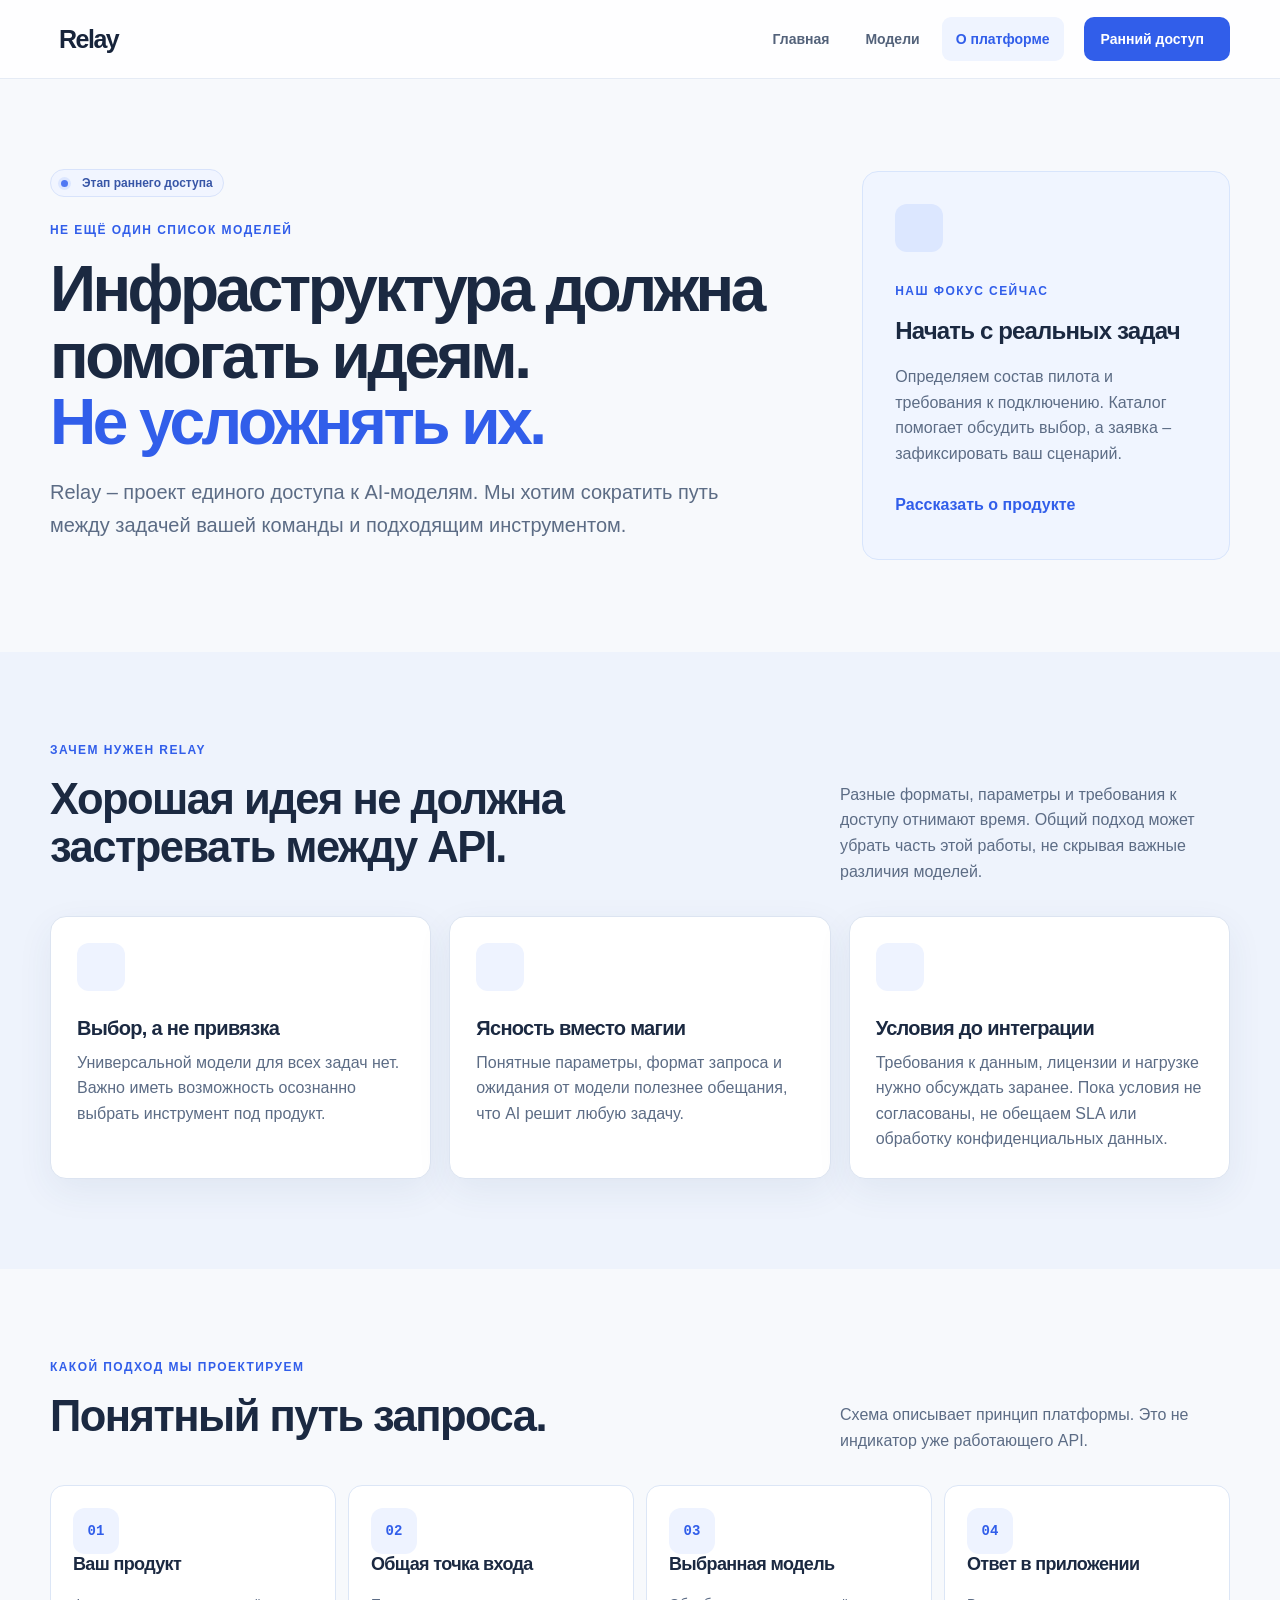
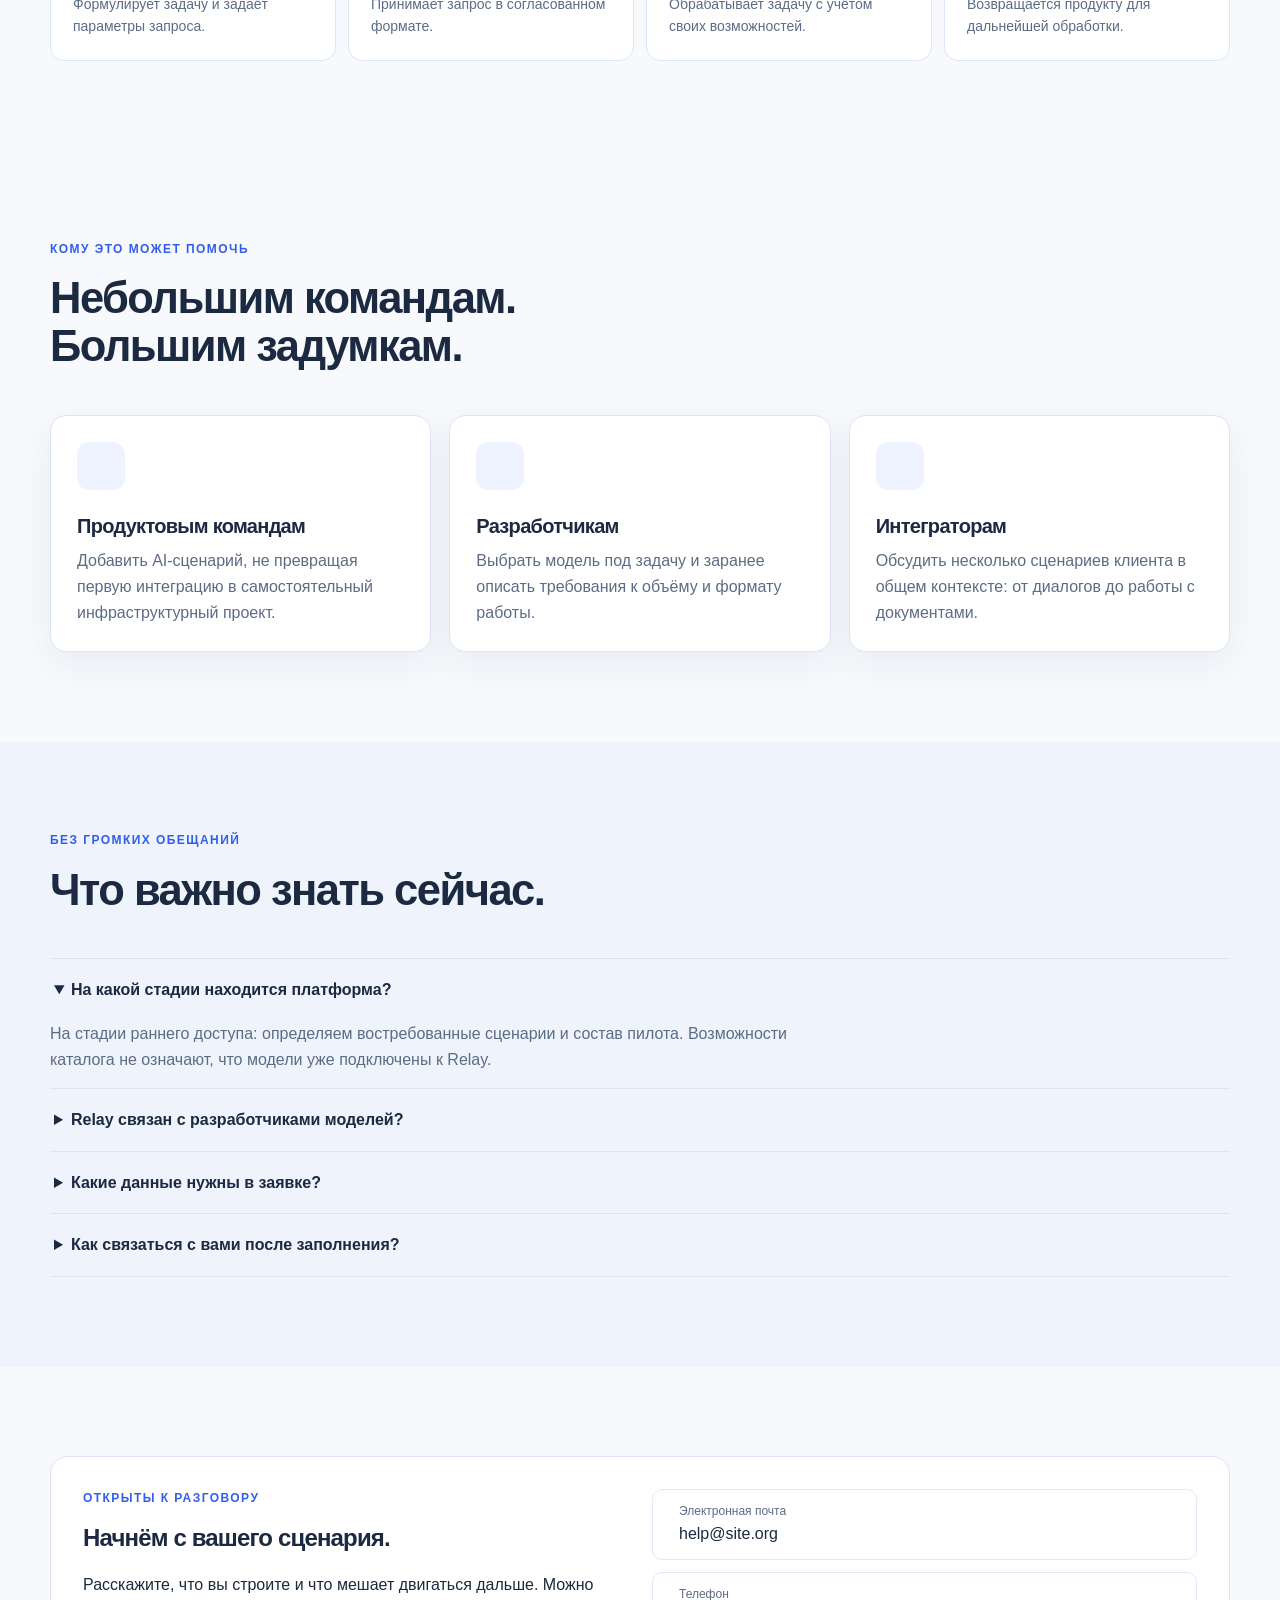
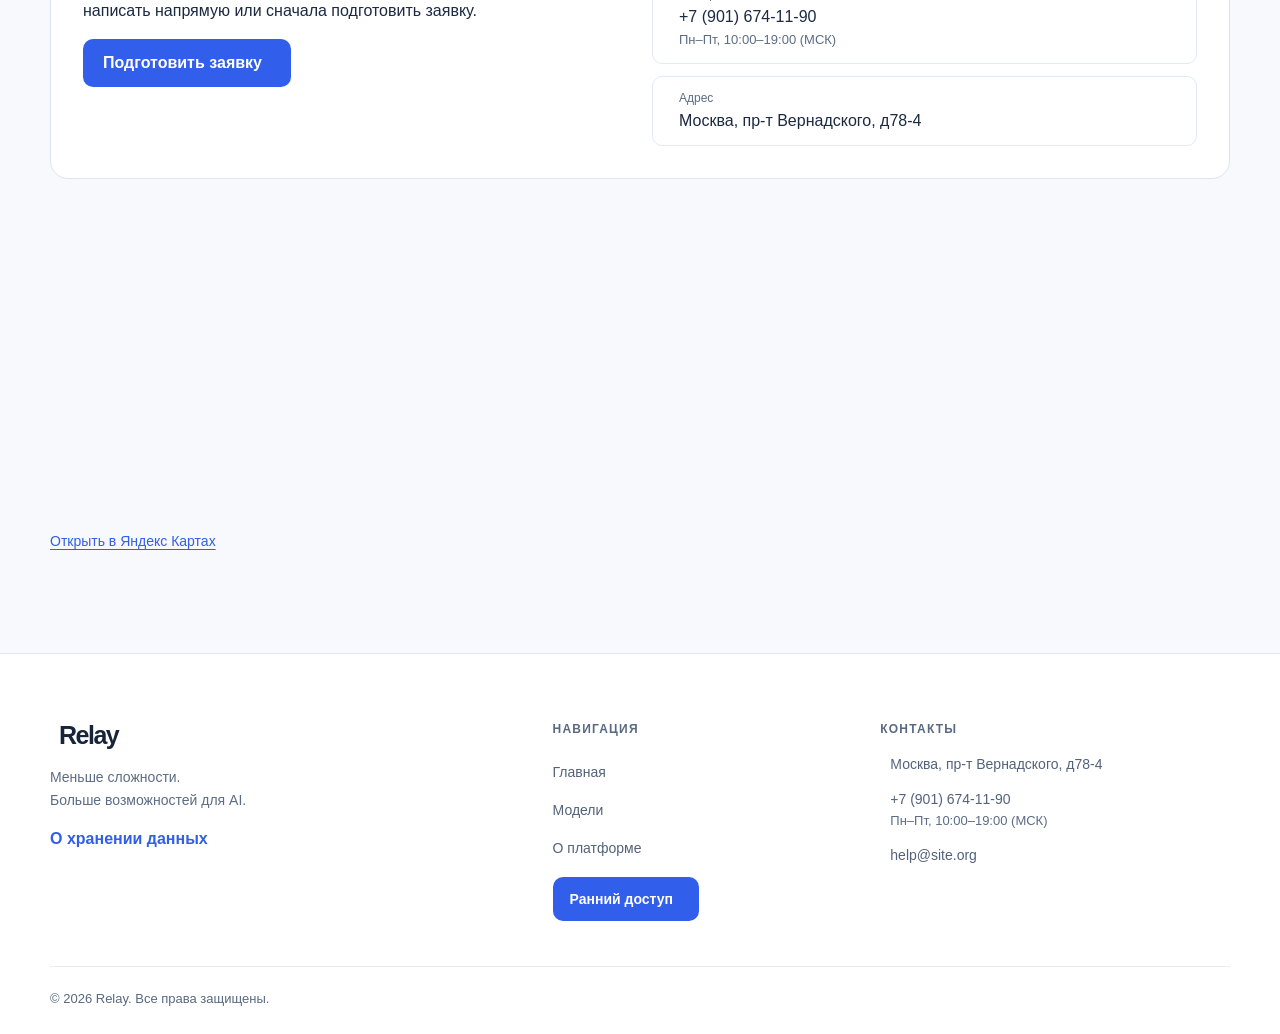
==== about.html @ 735f2395 "improvements" ====
<!doctype html>
<html lang="ru">
<head>
  <meta charset="utf-8"><meta name="viewport" content="width=device-width, initial-scale=1">
  <title>О платформе – Relay</title><meta name="description" content="Зачем мы создаём Relay, какие задачи хотим решить и как подходим к раннему доступу к AI-моделям.">
  <meta name="theme-color" content="#f7f9fc"><link rel="icon" type="image/svg+xml" href="favicon.svg"><link rel="stylesheet" href="css/style.css"><link rel="stylesheet" href="css/responsive.css"><script>document.documentElement.classList.add('js');</script><script type="module" src="js/main.js"></script>
</head>
<body data-page="about">
<a class="skip-link" href="#main">Перейти к содержимому</a>
<header class="site-header"><div class="container header-inner"><a class="brand" href="index.html" aria-label="Relay, главная"><span class="brand__mark" data-icon="relay" aria-hidden="true"></span><span class="brand__word">Relay</span></a><button class="menu-toggle icon-button" type="button" aria-label="Открыть меню" aria-expanded="false" aria-controls="site-navigation"><span data-icon="menu"></span></button><nav class="site-nav" id="site-navigation" aria-label="Основная навигация"><a class="nav-link" href="index.html">Главная</a><a class="nav-link" href="models.html">Модели</a><a class="nav-link" href="about.html" aria-current="page">О платформе</a><a class="button button--primary button--small" href="waitlist.html">Ранний доступ <span data-icon="arrow-right"></span></a></nav></div></header>
<main id="main" tabindex="-1">
  <section class="section container platform-hero"><div><span class="status-pill"><span></span> Этап раннего доступа</span><p class="eyebrow">НЕ ЕЩЁ ОДИН СПИСОК МОДЕЛЕЙ</p><h1>Инфраструктура должна<br>помогать идеям.<br><span>Не усложнять их.</span></h1><p class="page-lead">Relay – проект единого доступа к AI-моделям. Мы хотим сократить путь между задачей вашей команды и подходящим инструментом.</p></div><div class="launch-status"><span data-icon="relay"></span><p class="eyebrow">НАШ ФОКУС СЕЙЧАС</p><h2>Начать с реальных задач</h2><p>Определяем состав пилота и требования к подключению. Каталог помогает обсудить выбор, а заявка – зафиксировать ваш сценарий.</p><a class="text-link" href="waitlist.html">Рассказать о продукте <span data-icon="arrow-right"></span></a></div></section>
  <section class="section section--tinted"><div class="container"><div class="section-heading"><div class="section-heading__copy"><p class="eyebrow">ЗАЧЕМ НУЖЕН RELAY</p><h2>Хорошая идея не должна<br>застревать между API.</h2></div><p>Разные форматы, параметры и требования к доступу отнимают время. Общий подход может убрать часть этой работы, не скрывая важные различия моделей.</p></div><div class="principle-grid"><article class="principle-card"><span data-icon="layers"></span><h3>Выбор, а не привязка</h3><p>Универсальной модели для всех задач нет. Важно иметь возможность осознанно выбрать инструмент под продукт.</p></article><article class="principle-card"><span data-icon="code"></span><h3>Ясность вместо магии</h3><p>Понятные параметры, формат запроса и ожидания от модели полезнее обещания, что AI решит любую задачу.</p></article><article class="principle-card"><span data-icon="shield"></span><h3>Условия до интеграции</h3><p>Требования к данным, лицензии и нагрузке нужно обсуждать заранее. Пока условия не согласованы, не обещаем SLA или обработку конфиденциальных данных.</p></article></div></div></section>
  <section class="section container"><div class="section-heading"><div class="section-heading__copy"><p class="eyebrow">КАКОЙ ПОДХОД МЫ ПРОЕКТИРУЕМ</p><h2>Понятный путь запроса.</h2></div><p>Схема описывает принцип платформы. Это не индикатор уже работающего API.</p></div><div class="architecture"><article class="architecture__step"><span class="step-number">01</span><span data-icon="terminal"></span><h3>Ваш продукт</h3><p>Формулирует задачу и задаёт параметры запроса.</p></article><article class="architecture__step"><span class="step-number">02</span><span data-icon="relay"></span><h3>Общая точка входа</h3><p>Принимает запрос в согласованном формате.</p></article><article class="architecture__step"><span class="step-number">03</span><span data-icon="layers"></span><h3>Выбранная модель</h3><p>Обрабатывает задачу с учётом своих возможностей.</p></article><article class="architecture__step"><span class="step-number">04</span><span data-icon="code"></span><h3>Ответ в приложении</h3><p>Возвращается продукту для дальнейшей обработки.</p></article></div></section>
  <section class="section container"><div class="section-heading"><div class="section-heading__copy"><p class="eyebrow">КОМУ ЭТО МОЖЕТ ПОМОЧЬ</p><h2>Небольшим командам.<br>Большим задумкам.</h2></div></div><div class="audience-grid"><article class="audience-card"><span data-icon="users"></span><h3>Продуктовым командам</h3><p>Добавить AI-сценарий, не превращая первую интеграцию в самостоятельный инфраструктурный проект.</p></article><article class="audience-card"><span data-icon="terminal"></span><h3>Разработчикам</h3><p>Выбрать модель под задачу и заранее описать требования к объёму и формату работы.</p></article><article class="audience-card"><span data-icon="network"></span><h3>Интеграторам</h3><p>Обсудить несколько сценариев клиента в общем контексте: от диалогов до работы с документами.</p></article></div></section>
  <section class="section section--tinted"><div class="container"><div class="section-heading"><div class="section-heading__copy"><p class="eyebrow">БЕЗ ГРОМКИХ ОБЕЩАНИЙ</p><h2>Что важно знать сейчас.</h2></div></div><div class="faq-list"><details open><summary>На какой стадии находится платформа?</summary><p>На стадии раннего доступа: определяем востребованные сценарии и состав пилота. Возможности каталога не означают, что модели уже подключены к Relay.</p></details><details><summary>Relay связан с разработчиками моделей?</summary><p>Названия моделей и ссылки на первоисточники используются для описания характеристик. Это не заявление о партнёрстве, сертификации или предоставлении доступа от имени разработчиков.</p></details><details><summary>Какие данные нужны в заявке?</summary><p>Контактный email, задача и ориентировочная нагрузка. Название компании и описание деталей можно добавить по желанию. Пароли, API-ключи и конфиденциальные документы не нужны.</p></details><details><summary>Как связаться с вами после заполнения?</summary><p>Сохраните копию заявки и используйте email или телефон ниже. Автоматической передачи данных из браузера команде нет.</p></details></div></div></section>
  <section class="section container"><div class="contact-panel"><div><p class="eyebrow">ОТКРЫТЫ К РАЗГОВОРУ</p><h2>Начнём с вашего сценария.</h2><p>Расскажите, что вы строите и что мешает двигаться дальше. Можно написать напрямую или сначала подготовить заявку.</p><a class="button button--primary" href="waitlist.html">Подготовить заявку <span data-icon="arrow-right"></span></a></div><address class="contact-list"><a href="mailto:help@site.org"><span data-icon="mail"></span><span><small>Электронная почта</small>help@site.org</span><span data-icon="arrow-right"></span></a><a href="tel:+79016741190"><span data-icon="phone"></span><span><small>Телефон</small>+7 (901) 674-11-90<span class="contact-hours">Пн–Пт, 10:00–19:00 (МСК)</span></span><span data-icon="arrow-right"></span></a><div><span data-icon="pin"></span><span><small>Адрес</small>Москва, пр-т Вернадского, д78-4</span></div></address></div><div class="contact-map"><iframe class="contact-map__frame" src="https://yandex.ru/map-widget/v1/?text=%D0%9C%D0%BE%D1%81%D0%BA%D0%B2%D0%B0%2C%20%D0%BF%D1%80%D0%BE%D1%81%D0%BF%D0%B5%D0%BA%D1%82%20%D0%92%D0%B5%D1%80%D0%BD%D0%B0%D0%B4%D1%81%D0%BA%D0%BE%D0%B3%D0%BE%2C%2078%D0%BA4&amp;z=16" title="Расположение Relay на Яндекс Картах" loading="lazy"></iframe><a class="contact-map__link" href="https://yandex.ru/maps/?text=%D0%9C%D0%BE%D1%81%D0%BA%D0%B2%D0%B0%2C%20%D0%BF%D1%80%D0%BE%D1%81%D0%BF%D0%B5%D0%BA%D1%82%20%D0%92%D0%B5%D1%80%D0%BD%D0%B0%D0%B4%D1%81%D0%BA%D0%BE%D0%B3%D0%BE%2C%2078%D0%BA4" target="_blank" rel="noopener noreferrer">Открыть в Яндекс Картах</a></div></section>
</main>
<footer class="site-footer"><div class="container footer-grid"><div class="footer-brand"><a class="brand" href="index.html" aria-label="Relay, главная"><span class="brand__mark" data-icon="relay" aria-hidden="true"></span><span class="brand__word">Relay</span></a><p>Меньше сложности.<br>Больше возможностей для AI.</p><button class="text-link" type="button" data-action="privacy">О хранении данных <span data-icon="arrow-right"></span></button></div><nav class="footer-nav" aria-label="Навигация в подвале"><h2 class="footer-title">Навигация</h2><a href="index.html">Главная</a><a href="models.html">Модели</a><a href="about.html">О платформе</a><a class="button button--primary button--small" href="waitlist.html">Ранний доступ <span data-icon="arrow-right"></span></a></nav><section class="footer-contacts" aria-label="Контакты"><h2 class="footer-title">Контакты</h2><address><ul><li><span data-icon="pin"></span><span>Москва, пр-т Вернадского, д78-4</span></li><li><span data-icon="phone"></span><span><a href="tel:+79016741190">+7 (901) 674-11-90</a><span class="contact-hours">Пн–Пт, 10:00–19:00 (МСК)</span></span></li><li><span data-icon="mail"></span><a href="mailto:help@site.org">help@site.org</a></li></ul></address></section></div><div class="container footer-bottom">© <span data-year>2026</span> Relay. Все права защищены.</div></footer>
<dialog class="dialog" id="privacy-dialog" aria-labelledby="privacy-title"><div class="dialog__header"><h2 id="privacy-title">Ваши данные в Relay</h2><button class="icon-button" type="button" data-action="close-dialog" aria-label="Закрыть"><span data-icon="close"></span></button></div><div class="dialog__body"><p>Каталог и калькулятор не отправляют ваши данные внешним сервисам. Заявка на ранний доступ сохраняется в IndexedDB только в этом браузере и не отправляется организатору автоматически.</p><p>Очистка данных сайта может удалить сохранённую заявку. На странице раннего доступа можно скачать её копию или удалить запись с устройства. Не указывайте пароли, API-ключи и конфиденциальные сведения.</p><p>Связаться с командой можно по контактам в футере.</p></div><div class="dialog__footer"><button class="button button--primary" type="button" data-action="close-dialog">Понятно</button></div></dialog>
<div class="toast-region" id="toast-region" aria-live="polite" aria-atomic="true"></div>
<noscript><p class="container form-note">Для фильтров, калькулятора и сохранения заявки включите JavaScript. Страницы и контакты доступны без него.</p></noscript>
</body>
</html>
---- css/style.css ----
:root {
  font-family: -apple-system, BlinkMacSystemFont, 'Segoe UI', sans-serif;
  color: #1b2941;
  background: #f7f9fc;
  font-synthesis: none;
  --ink: #1b2941;
  --muted: #5c6c85;
  --blue: #315eea;
  --blue-dark: #2449c5;
  --line: #dce4f1;
  --surface: #fff;
  --soft: #eef3ff;
  --danger: #b02d43;
  --ease: cubic-bezier(.2,.7,.2,1);
  --shadow: 0 12px 36px rgb(46 67 112 / .07);
}
*, *::before, *::after { box-sizing: border-box; }
html { min-height: 100%; scroll-behavior: smooth; }
body { min-width: 320px; min-height: 100vh; margin: 0; font-size: 16px; line-height: 1.6; }
button, input, select, textarea { font: inherit; }
button { cursor: pointer; }
button:disabled, input:disabled, select:disabled, textarea:disabled { cursor: not-allowed; opacity: .58; }
a { color: inherit; text-underline-offset: .2em; }
svg { flex-shrink: 0; max-width: 100%; }
h1, h2, h3, h4, p { margin-top: 0; }
h1, h2, h3, h4 { line-height: 1.15; letter-spacing: -.035em; }
:focus-visible { outline: 3px solid #7293ff; outline-offset: 3px; }
[hidden] { display: none !important; }
.sr-only { position: absolute; width: 1px; height: 1px; padding: 0; margin: -1px; overflow: hidden; clip: rect(0,0,0,0); white-space: nowrap; border: 0; }
.skip-link { position: fixed; z-index: 200; top: 8px; left: 8px; padding: 10px 16px; border-radius: 8px; background: var(--blue); color: #fff; transform: translateY(-160%); }
.skip-link:focus { transform: none; }
.container { width: min(1180px, calc(100% - 48px)); margin-inline: auto; }
.section { padding-block: clamp(64px, 7vw, 104px); }
.section--tinted { background: #eef3fc; }
.eyebrow { margin: 0 0 16px; color: var(--blue); font-size: 12px; font-weight: 750; letter-spacing: .12em; text-transform: uppercase; }
.page-heading { max-width: 820px; margin-bottom: 44px; }
.page-heading h1, .platform-hero h1 { margin-bottom: 20px; font-size: clamp(40px, 5.2vw, 64px); line-height: 1.04; letter-spacing: -.055em; }
.page-lead { max-width: 690px; color: var(--muted); font-size: clamp(17px, 1.7vw, 20px); line-height: 1.65; }
.section-heading { display: flex; align-items: end; justify-content: space-between; flex-wrap: wrap; gap: 20px; margin-bottom: 32px; }
.section-heading__copy { max-width: 690px; }
.section-heading h2 { margin-bottom: 12px; font-size: clamp(30px, 3.4vw, 44px); line-height: 1.1; }
.section-heading p:last-child { margin-bottom: 0; color: var(--muted); }
.section-heading__actions { display: flex; flex-wrap: wrap; gap: 10px; }
.text-muted { color: var(--muted); }
.button, .icon-button, .text-link, .nav-link, .filter-chip, .use-case-tab { transition: color 260ms var(--ease), background-color 260ms var(--ease), border-color 260ms var(--ease), box-shadow 260ms var(--ease), transform 260ms var(--ease); }
.button { display: inline-flex; align-items: center; justify-content: center; gap: 9px; min-height: 48px; padding: 11px 19px; border: 1px solid transparent; border-radius: 10px; background: var(--blue); color: #fff; font-weight: 650; line-height: 1.3; text-align: center; text-decoration: none; }
.button:hover:not(:disabled) { background: var(--blue-dark); }
.button--secondary { border-color: #cdd9ee; background: #fff; color: var(--ink); }
.button--secondary:hover:not(:disabled) { border-color: #9db3e0; background: #f5f8ff; }
.button--ghost { background: transparent; color: var(--blue); }
.button--ghost:hover:not(:disabled) { background: var(--soft); }
.button--danger { background: var(--danger); color: #fff; }
.button--danger:hover:not(:disabled) { background: #902239; }
.button--small { min-height: 44px; padding: 9px 16px; font-size: 14px; }
.icon-button { display: inline-grid; place-items: center; flex: 0 0 44px; width: 44px; height: 44px; padding: 0; border: 0; border-radius: 10px; background: transparent; color: inherit; }
.icon-button:hover { background: var(--soft); color: var(--blue); }
.text-link { display: inline-flex; align-items: center; gap: 7px; min-height: 44px; padding: 0; border: 0; background: transparent; color: var(--blue); font-weight: 650; text-decoration: none; }
.text-link:hover { color: var(--blue-dark); }
.badge, .status-pill { display: inline-flex; align-items: center; gap: 7px; padding: 5px 10px; border: 1px solid #d8e3fb; border-radius: 999px; background: #f1f5ff; color: #3856a7; font-size: 12px; font-weight: 700; line-height: 1.35; }
.badge--muted { border-color: #e3e9f2; background: #f3f5f9; color: #627188; }
.badge--green { border-color: #cfe9df; background: #eef9f3; color: #277457; }
.site-header { position: relative; z-index: 20; border-bottom: 1px solid #e5ebf5; background: rgb(255 255 255 / .88); }
.header-inner { display: flex; align-items: center; justify-content: space-between; gap: 24px; min-height: 78px; }
.brand { display: inline-flex; align-items: center; gap: 9px; color: #17243b; font-size: 25px; font-weight: 800; letter-spacing: -.06em; line-height: 1; text-decoration: none; }
.brand__mark { display: grid; place-items: center; color: var(--blue); }
.brand__mark svg { width: 48px; height: 48px; }
.site-nav { display: flex; align-items: center; gap: 8px; }
.nav-link { display: inline-flex; align-items: center; min-height: 44px; padding: 9px 14px; border-radius: 9px; color: #53627a; font-size: 14px; font-weight: 600; text-decoration: none; }
.nav-link:hover, .nav-link[aria-current='page'] { background: #eff4ff; color: var(--blue); }
.site-nav .button { margin-left: 12px; }
.menu-toggle { display: none; }
.hero { position: relative; overflow: hidden; padding-block: clamp(72px, 8vw, 116px); background: linear-gradient(135deg, #fbfcff 15%, #eef4ff 100%); }
.hero > .container { display: grid; grid-template-columns: minmax(0, 1fr) minmax(0, 1fr); align-items: center; gap: clamp(36px, 6vw, 84px); }
.hero__content { min-width: 0; }
.hero h1 { max-width: 12ch; margin: 22px 0; font-size: clamp(46px, 5.3vw, 68px); line-height: 1.04; letter-spacing: -.055em; }
.hero h1 span, .hero h1 em { color: var(--blue); font-style: normal; }
.hero__content > p:not(.eyebrow):not(.hero__note) { max-width: 530px; color: var(--muted); font-size: 18px; }
.hero__actions { display: flex; flex-wrap: wrap; gap: 12px; margin-top: 30px; }
.hero__note { margin: 18px 0 0; color: #6e7d94; font-size: 13px; }
.status-pill::before { content: ''; width: 7px; height: 7px; border-radius: 50%; background: #4f77f3; box-shadow: 0 0 0 3px #dce6ff; }
.hero__visual { position: relative; min-width: 0; padding: 24px; border: 1px solid #dce6fa; border-radius: 24px; background-color: #e9f0ff; background-image: radial-gradient(#b7c9ee 1px, transparent 1px); background-size: 18px 18px; }
.preview-card { position: relative; overflow: hidden; border: 1px solid #dce5f3; border-radius: 16px; background: #fff; box-shadow: 0 22px 55px rgb(51 80 147 / .13); }
.preview-card__header, .preview-card__footer { display: flex; align-items: center; justify-content: space-between; flex-wrap: wrap; gap: 10px; padding: 14px 18px; color: #70809a; font-size: 12px; }
.preview-card__header { border-bottom: 1px solid #e9eef6; font-weight: 700; }
.preview-card__footer { border-top: 1px solid #e9eef6; }
.preview-card__code, .code-block { max-width: 100%; margin: 0; padding: 20px; overflow-x: auto; background: #f8faff; color: #354d79; font: 13px/1.8 ui-monospace, SFMono-Regular, Menlo, Consolas, monospace; }
.code-block { white-space: pre-wrap; overflow-wrap: anywhere; }
.copy-button { display: inline-flex; align-items: center; gap: 6px; min-height: 44px; padding: 6px 10px; border: 0; border-radius: 8px; background: transparent; color: var(--blue); font-size: 12px; font-weight: 700; }
.copy-button:hover { background: var(--soft); }
.routing-diagram { display: flex; align-items: center; justify-content: space-around; gap: 8px; min-width: 0; margin-top: 16px; padding: 16px; border: 1px solid #dce5f3; border-radius: 14px; background: rgb(255 255 255 / .9); color: #6880ac; }
.routing-diagram svg { max-width: 100%; height: auto; }
.route-node { display: grid; place-items: center; min-width: 0; color: var(--blue); font-size: 12px; font-weight: 700; text-align: center; }
.metric-strip { display: grid; grid-template-columns: repeat(3, minmax(0, 1fr)); gap: 1px; overflow: hidden; border: 1px solid var(--line); border-radius: 16px; background: var(--line); }
.metric { padding: 24px; background: #fff; }
.metric strong { display: block; color: var(--ink); font-size: 23px; line-height: 1.2; }
.metric p, .metric span { color: var(--muted); font-size: 13px; }
.feature-grid, .model-grid, .steps-grid, .principle-grid, .audience-grid { display: grid; grid-template-columns: repeat(3, minmax(0, 1fr)); gap: 18px; }
.feature-card, .model-card, .step-card, .principle-card, .audience-card, .aside-card { min-width: 0; padding: 26px; border: 1px solid var(--line); border-radius: 16px; background: #fff; box-shadow: var(--shadow); }
.feature-card h3, .step-card h3, .principle-card h3, .audience-card h3 { margin: 18px 0 10px; font-size: 20px; }
.feature-card p, .step-card p, .principle-card p, .audience-card p, .aside-card p { color: var(--muted); }
.feature-card p:last-child, .step-card p:last-child, .principle-card p:last-child, .audience-card p:last-child, .aside-card p:last-child { margin-bottom: 0; }
.feature-card > [data-icon], .principle-card > [data-icon], .audience-card > [data-icon] { display: inline-grid; place-items: center; width: 48px; height: 48px; border-radius: 12px; background: var(--soft); color: var(--blue); }
.use-cases { display: grid; grid-template-columns: minmax(190px, .65fr) minmax(0, 1.35fr); gap: 20px; }
.use-case-tabs { display: flex; flex-direction: column; gap: 8px; }
.use-case-tab { min-height: 48px; padding: 12px 16px; border: 1px solid transparent; border-radius: 10px; background: transparent; color: var(--muted); font-weight: 650; text-align: left; }
.use-case-tab:hover, .use-case-tab[aria-selected='true'], .use-case-tab.is-active { border-color: #dce6fa; background: #fff; color: var(--blue); }
.use-case-panel { min-width: 0; padding: 32px; border: 1px solid var(--line); border-radius: 16px; background: #fff; }
.use-case-panel p { color: var(--muted); }
.model-card { display: flex; flex-direction: column; gap: 16px; }
.model-card__top, .model-card__identity, .model-card__footer { display: flex; align-items: center; gap: 12px; }
.model-card__top, .model-card__footer { justify-content: space-between; flex-wrap: wrap; }
.model-card__identity { min-width: 0; }
.model-mark { display: grid; flex: 0 0 44px; place-items: center; width: 44px; height: 44px; border-radius: 12px; background: #ebf1ff; color: var(--blue); font-size: 16px; font-weight: 800; }
.model-card__name { margin: 0; font-size: 18px; overflow-wrap: anywhere; }
.model-card__creator { margin: 3px 0 0; color: var(--muted); font-size: 13px; }
.model-card__tags { display: flex; flex-wrap: wrap; gap: 6px; }
.model-card__description { margin: 0; color: var(--muted); font-size: 14px; }
.model-card__specs { margin-top: auto; padding-top: 15px; border-top: 1px solid #edf1f7; color: #536580; font-size: 13px; }
.model-card__footer { padding-top: 4px; }
.model-card__footer .button { flex: 1; }
.cta-panel { display: flex; align-items: center; justify-content: space-between; flex-wrap: wrap; gap: 24px; padding: clamp(28px, 4vw, 48px); border: 1px solid #d9e4fa; border-radius: 20px; background: linear-gradient(120deg, #eff4ff, #e7edff); }
.cta-panel h2 { margin-bottom: 10px; font-size: clamp(28px, 3vw, 40px); }
.cta-panel p { max-width: 600px; margin-bottom: 0; color: var(--muted); }
.faq-list { border-top: 1px solid var(--line); }
.faq-list details { border-bottom: 1px solid var(--line); }
.faq-list summary { min-height: 56px; padding: 18px 4px; font-weight: 700; cursor: pointer; }
.faq-list details p { max-width: 760px; color: var(--muted); }
.catalog-toolbar { display: flex; align-items: end; flex-wrap: wrap; gap: 14px; margin-bottom: 20px; }
.search-field { position: relative; flex: 1 1 260px; min-width: 0; }
.filter-field { flex: 1 1 170px; min-width: 0; }
.filter-chips { display: flex; flex-wrap: wrap; gap: 8px; margin-block: 16px 24px; }
.filter-chip { min-height: 44px; padding: 8px 15px; border: 1px solid var(--line); border-radius: 999px; background: #fff; color: #52627b; font-size: 14px; font-weight: 650; }
.filter-chip:hover, .filter-chip.is-active, .filter-chip[aria-pressed='true'] { border-color: #b9c9f7; background: #eaf0ff; color: var(--blue-dark); }
.catalog-summary, .catalog-note { color: var(--muted); font-size: 14px; }
.catalog-results { min-width: 0; }
.empty-state, .loading-state { display: grid; justify-items: center; gap: 12px; padding: 56px 24px; border: 1px dashed #cbd8ed; border-radius: 16px; background: #fff; color: var(--muted); text-align: center; }
.empty-state h2, .empty-state h3 { margin: 0; color: var(--ink); }
.empty-state p { max-width: 420px; margin: 0; }
.model-detail__grid, .spec-list { display: grid; grid-template-columns: repeat(2, minmax(0, 1fr)); gap: 12px; }
.spec-list { margin: 20px 0; }
.spec-list > div, .model-detail__grid > div { min-width: 0; padding: 14px; border-radius: 10px; background: #f5f8ff; overflow-wrap: anywhere; }
.spec-list dt { color: var(--muted); font-size: 12px; }
.spec-list dd { margin: 4px 0 0; font-weight: 650; }
.calculator { display: grid; grid-template-columns: minmax(0, 1.2fr) minmax(0, .8fr); gap: 28px; padding: clamp(24px, 4vw, 40px); border: 1px solid var(--line); border-radius: 20px; background: #fff; box-shadow: var(--shadow); }
.calculator__form, .calculator__results { min-width: 0; }
.calculator__results { display: grid; align-content: start; gap: 12px; padding: 24px; border-radius: 14px; background: #f0f5ff; }
.calculator-stat { padding: 14px 0; border-bottom: 1px solid #dae5f8; }
.calculator-stat:last-child { border-bottom: 0; }
.calculator-stat strong, .calculator-stat output { display: block; color: var(--blue-dark); font: 700 clamp(24px, 3vw, 34px)/1.2 ui-monospace, SFMono-Regular, Menlo, monospace; overflow-wrap: anywhere; }
.form-grid { display: grid; grid-template-columns: repeat(2, minmax(0, 1fr)); gap: 20px; }
.field { min-width: 0; }
.field--full { grid-column: 1 / -1; }
.field__label, .filter-field label, .search-field label { display: block; margin-bottom: 7px; color: #34445f; font-size: 14px; font-weight: 650; }
.field input:not([type='checkbox']):not([type='radio']), .field select, .field textarea, .search-field input, .filter-field select, .filter-field input { display: block; width: 100%; min-width: 0; min-height: 48px; padding: 11px 13px; border: 1px solid #cfd9e9; border-radius: 9px; background: #fff; color: var(--ink); transition: border-color 260ms var(--ease), box-shadow 260ms var(--ease); }
.field textarea { min-height: 120px; resize: vertical; }
.field input::placeholder, .field textarea::placeholder, .search-field input::placeholder { color: #8996aa; }
.field input:focus-visible, .field select:focus-visible, .field textarea:focus-visible, .search-field input:focus-visible, .filter-field select:focus-visible { outline: none; border-color: #5b7ff1; box-shadow: 0 0 0 3px rgb(65 105 230 / .16); }
.field [aria-invalid='true'] { border-color: var(--danger); box-shadow: 0 0 0 3px rgb(176 45 67 / .1); }
.field__hint, .field__error { display: block; margin-top: 6px; color: var(--muted); font-size: 13px; }
.field__error { color: var(--danger); }
.check-field { display: flex; align-items: flex-start; gap: 10px; min-height: 44px; cursor: pointer; }
.check-field input { flex: 0 0 auto; width: 18px; height: 18px; margin-top: 4px; accent-color: var(--blue); }
.form-section { margin-top: 28px; padding-top: 26px; border: 0; border-top: 1px solid var(--line); }
.form-actions, .receipt__actions { display: flex; flex-wrap: wrap; gap: 10px; }
.form-alert, .form-note, .privacy-note { padding: 14px 16px; border: 1px solid #d8e4fa; border-radius: 10px; background: #f3f7ff; color: #526787; font-size: 14px; }
.form-alert[role='alert'] { border-color: #efcbd0; background: #fff4f5; color: var(--danger); }
.waitlist-layout { display: grid; grid-template-columns: minmax(0, 1.6fr) minmax(260px, .8fr); align-items: start; gap: 24px; }
.waitlist-form, .receipt { min-width: 0; padding: clamp(24px, 4vw, 40px); border: 1px solid var(--line); border-radius: 18px; background: #fff; box-shadow: var(--shadow); }
.waitlist-aside { display: grid; gap: 16px; }
.aside-card h2, .aside-card h3 { font-size: 19px; }
.receipt__header { display: flex; align-items: center; justify-content: space-between; flex-wrap: wrap; gap: 12px; }
.receipt__details { margin: 24px 0; overflow-wrap: anywhere; }
.receipt__details > div { display: grid; grid-template-columns: minmax(120px, .6fr) minmax(0, 1fr); gap: 16px; padding: 12px 0; border-bottom: 1px solid #edf1f7; }
.receipt__details dt { color: var(--muted); }
.receipt__details dd { margin: 0; }
.platform-hero { padding-block: clamp(64px, 7vw, 100px); background: linear-gradient(125deg, #f9fbff, #eaf1ff); }
.principle-grid, .audience-grid { margin-top: 32px; }
.architecture { display: grid; grid-template-columns: repeat(4, minmax(0, 1fr)); gap: 12px; }
.architecture__step { min-width: 0; padding: 22px; border: 1px solid #dce6f6; border-radius: 14px; background: #fff; }
.architecture__step h3 { font-size: 18px; }
.architecture__step p { margin-bottom: 0; color: var(--muted); font-size: 14px; }
.contact-panel { display: grid; grid-template-columns: 1fr 1fr; gap: 24px; padding: 32px; border: 1px solid var(--line); border-radius: 18px; background: #fff; }
.contact-list { display: grid; gap: 12px; margin: 0; padding: 0; list-style: none; }
.contact-list li { display: flex; align-items: center; gap: 10px; overflow-wrap: anywhere; }
.contact-list [data-icon] { color: var(--blue); }
.launch-status { padding: 24px; border: 1px solid #d8e5fc; border-radius: 16px; background: #f0f5ff; }
.site-footer { padding: 64px 0 24px; border-top: 1px solid var(--line); background: #fff; }
.footer-grid { display: grid; grid-template-columns: 1.3fr .8fr 1fr; gap: 48px; }
.footer-brand p { margin: 18px 0 6px; color: var(--muted); font-size: 14px; }
.footer-title { margin: 5px 0 16px; color: #8591a4; font-size: 12px; letter-spacing: .1em; text-transform: uppercase; }
.footer-nav { display: flex; flex-direction: column; align-items: flex-start; }
.footer-nav a { display: inline-flex; align-items: center; min-height: 38px; color: #53627a; font-size: 14px; text-decoration: none; }
.footer-nav a:hover, .footer-contacts a:hover { color: var(--blue); }
.footer-contacts address { color: #53627a; font-size: 14px; font-style: normal; }
.footer-contacts ul { display: grid; gap: 13px; margin: 0; padding: 0; list-style: none; }
.footer-contacts li { display: flex; align-items: flex-start; gap: 10px; overflow-wrap: anywhere; }
.footer-contacts li > [data-icon] { display: flex; color: var(--blue); }
.footer-contacts a { text-decoration: none; }
.footer-bottom { margin-top: 45px; padding-top: 22px; border-top: 1px solid #e8edf5; color: #8190a4; font-size: 13px; }
.back-to-top { position: fixed; z-index: 80; right: max(20px, env(safe-area-inset-right)); bottom: max(20px, env(safe-area-inset-bottom)); display: grid; place-items: center; width: 58px; height: 58px; padding: 0; border: 1px solid #a5bbff; border-radius: 18px; background: linear-gradient(145deg, #4676ff, #203fa9); color: #fff; box-shadow: 0 8px 24px rgb(40 73 160 / .25); opacity: 0; visibility: hidden; pointer-events: none; transform: translateY(10px); transition: opacity 260ms var(--ease), transform 260ms var(--ease), visibility 0s linear 260ms, background-color 260ms var(--ease); }
.back-to-top.is-visible { opacity: 1; visibility: visible; pointer-events: auto; transform: none; transition-delay: 0s; }
.back-to-top:hover { background: var(--blue-dark); }
.dialog { width: min(620px, calc(100% - 32px)); max-width: 100%; max-height: min(90dvh, 900px); padding: 0; overflow: auto; border: 1px solid var(--line); border-radius: 18px; background: #fff; color: var(--ink); box-shadow: 0 24px 80px rgb(25 40 78 / .24); opacity: 0; transform: translateY(10px) scale(.99); transition: opacity 260ms var(--ease), transform 260ms var(--ease), display 260ms allow-discrete, overlay 260ms allow-discrete; }
.dialog[open] { opacity: 1; transform: none; }
.dialog::backdrop { background: rgb(21 34 60 / .52); opacity: 0; transition: opacity 260ms var(--ease), display 260ms allow-discrete, overlay 260ms allow-discrete; }
.dialog[open]::backdrop { opacity: 1; }
@starting-style { .dialog[open] { opacity: 0; transform: translateY(10px) scale(.99); } .dialog[open]::backdrop { opacity: 0; } }
.dialog__header, .dialog__footer { display: flex; align-items: center; justify-content: space-between; flex-wrap: wrap; gap: 12px; padding: 18px 24px; }
.dialog__header { border-bottom: 1px solid var(--line); }
.dialog__header h2 { margin: 0; font-size: 22px; }
.dialog__body { padding: 24px; }
.dialog__body p:last-child { margin-bottom: 0; }
.dialog__footer { justify-content: flex-end; border-top: 1px solid var(--line); }
.toast-region { position: fixed; z-index: 120; right: 20px; bottom: 84px; display: grid; gap: 8px; width: min(360px, calc(100% - 40px)); pointer-events: none; }
.toast { padding: 14px 16px; border: 1px solid #d6e1f3; border-radius: 10px; background: #fff; box-shadow: var(--shadow); pointer-events: auto; }
.toast--error { border-color: #efcbd0; color: var(--danger); }

.hero.container { display: grid; grid-template-columns: minmax(0, 1fr) minmax(0, 1fr); align-items: center; gap: clamp(36px, 6vw, 84px); background: transparent; }
.hero__note { display: flex; align-items: flex-start; gap: 8px; }
.hero__note [data-icon] { display: flex; flex: 0 0 auto; color: var(--blue); }
.preview-card__code { padding: 0; }
.preview-card__header > span:first-child { display: inline-flex; align-items: center; gap: 8px; }
.route-connector { flex: 1 1 20px; min-width: 12px; height: 1px; background: #b7c9ee; }
.route-node { gap: 6px; }
.route-node--relay { color: var(--blue-dark); }
.metric-strip { grid-template-columns: repeat(4, minmax(0, 1fr)); }
.metric { display: flex; align-items: flex-start; gap: 12px; }
.metric > [data-icon] { display: flex; flex: 0 0 auto; color: var(--blue); }
.metric > span:not([data-icon]) { color: var(--ink); font-weight: 700; }
.metric small { display: block; margin-top: 4px; color: var(--muted); font-size: 12px; font-weight: 400; }
.section-heading > p { flex: 0 1 390px; margin: 0; color: var(--muted); }
.use-cases > .section-heading { grid-column: 1 / -1; }
.use-case-tab { display: flex; align-items: center; gap: 10px; }
.use-case-example { margin-top: 24px; padding: 20px; border: 1px solid #dae5f8; border-radius: 12px; background: #f2f6ff; }
.use-case-example .eyebrow { display: block; }
.use-case-example p { color: #354d79; }
.model-card__specs { display: grid; gap: 8px; margin-bottom: 0; }
.model-card__specs > div { display: flex; justify-content: space-between; gap: 12px; }
.model-card__specs dt { color: var(--muted); }
.model-card__specs dd { margin: 0; font-weight: 650; text-align: right; }
.model-detail__grid { display: block; }
.calculator-breakdown { display: grid; grid-template-columns: repeat(2, minmax(0, 1fr)); gap: 12px; }
.calculator-breakdown .calculator-stat strong { font-size: clamp(16px, 1.6vw, 22px); }
.calculator-stat--total strong { font-size: clamp(28px, 3vw, 38px); }
.calculator__form .form-actions { margin-top: 24px; }
.step-number { display: inline-grid; place-items: center; width: 46px; height: 46px; border-radius: 12px; background: var(--soft); color: var(--blue); font: 700 14px ui-monospace, SFMono-Regular, Menlo, monospace; }
.page-heading h1 span { color: var(--blue); }
.catalog-toolbar .filter-chips { flex: 1 1 100%; min-width: 0; margin: 0; padding: 0; border: 0; }
.filter-chips legend { margin-bottom: 8px; color: #34445f; font-size: 14px; font-weight: 650; }
.catalog-note { margin-block: 20px 26px; }
.waitlist-form .form-section:first-child { margin-top: 0; padding-top: 0; border-top: 0; }
.waitlist-form .check-field { margin-top: 24px; }
.waitlist-form .form-actions { margin-top: 20px; }
.waitlist-form .form-note { margin: 20px 0 0; }
.form-alert:empty { display: none; }
.form-alert:not(:empty) { margin-bottom: 16px; }
.receipt__header { display: block; }
.receipt__header h2 { margin: 14px 0 8px; }
.receipt__header p { margin-bottom: 0; color: var(--muted); }
.aside-card ol { padding-left: 20px; }
.aside-card li + li { margin-top: 16px; }
.aside-card li p { margin: 4px 0 0; font-size: 14px; }

.platform-hero { display: grid; grid-template-columns: minmax(0, 1.4fr) minmax(0, .7fr); align-items: center; gap: clamp(32px, 6vw, 80px); background: transparent; }
.platform-hero .status-pill { margin-bottom: 24px; }
.platform-hero h1 span { color: var(--blue); }
.launch-status { padding: 32px; }
.launch-status > [data-icon] { display: inline-grid; place-items: center; width: 48px; height: 48px; margin-bottom: 22px; border-radius: 12px; background: #dce7ff; color: var(--blue); }
.launch-status p:not(.eyebrow) { color: var(--muted); }
.contact-list { align-content: start; font-style: normal; }
.contact-list > a, .contact-list > div { display: flex; align-items: center; gap: 12px; min-width: 0; min-height: 68px; padding: 12px 14px; border: 1px solid #e2eaf7; border-radius: 10px; color: var(--ink); text-decoration: none; overflow-wrap: anywhere; }
.contact-list > a:hover { border-color: #b9c9f7; background: #f4f7ff; color: var(--blue-dark); }
.contact-list > a > span:nth-child(2), .contact-list > div > span:nth-child(2) { flex: 1; min-width: 0; }
.contact-list small { display: block; color: var(--muted); font-size: 12px; }
.architecture__step > [data-icon] { display: inline-flex; margin-left: 10px; color: var(--blue); vertical-align: middle; }
.toast { display: flex; align-items: center; gap: 10px; }
.toast > span { flex: 1; min-width: 0; }
.code-key { color: #315eea; }
.footer-title, .footer-bottom, .hero__note { color: #586981; }
.footer-nav a.button { margin-top: 10px; min-height: 44px; color: #fff; }
.footer-nav a.button:hover { color: #fff; }
.contact-hours { display: block; color: var(--muted); font-size: 13px; }
.contact-map { margin-top: 20px; }
.contact-map__frame { display: block; width: 100%; min-height: 320px; border: 0; border-radius: 12px; }
.contact-map__link { display: inline-flex; align-items: center; min-height: 44px; color: var(--blue); font-size: 14px; }
.model-mark { width: 66px; height: 66px; flex-basis: 66px; }
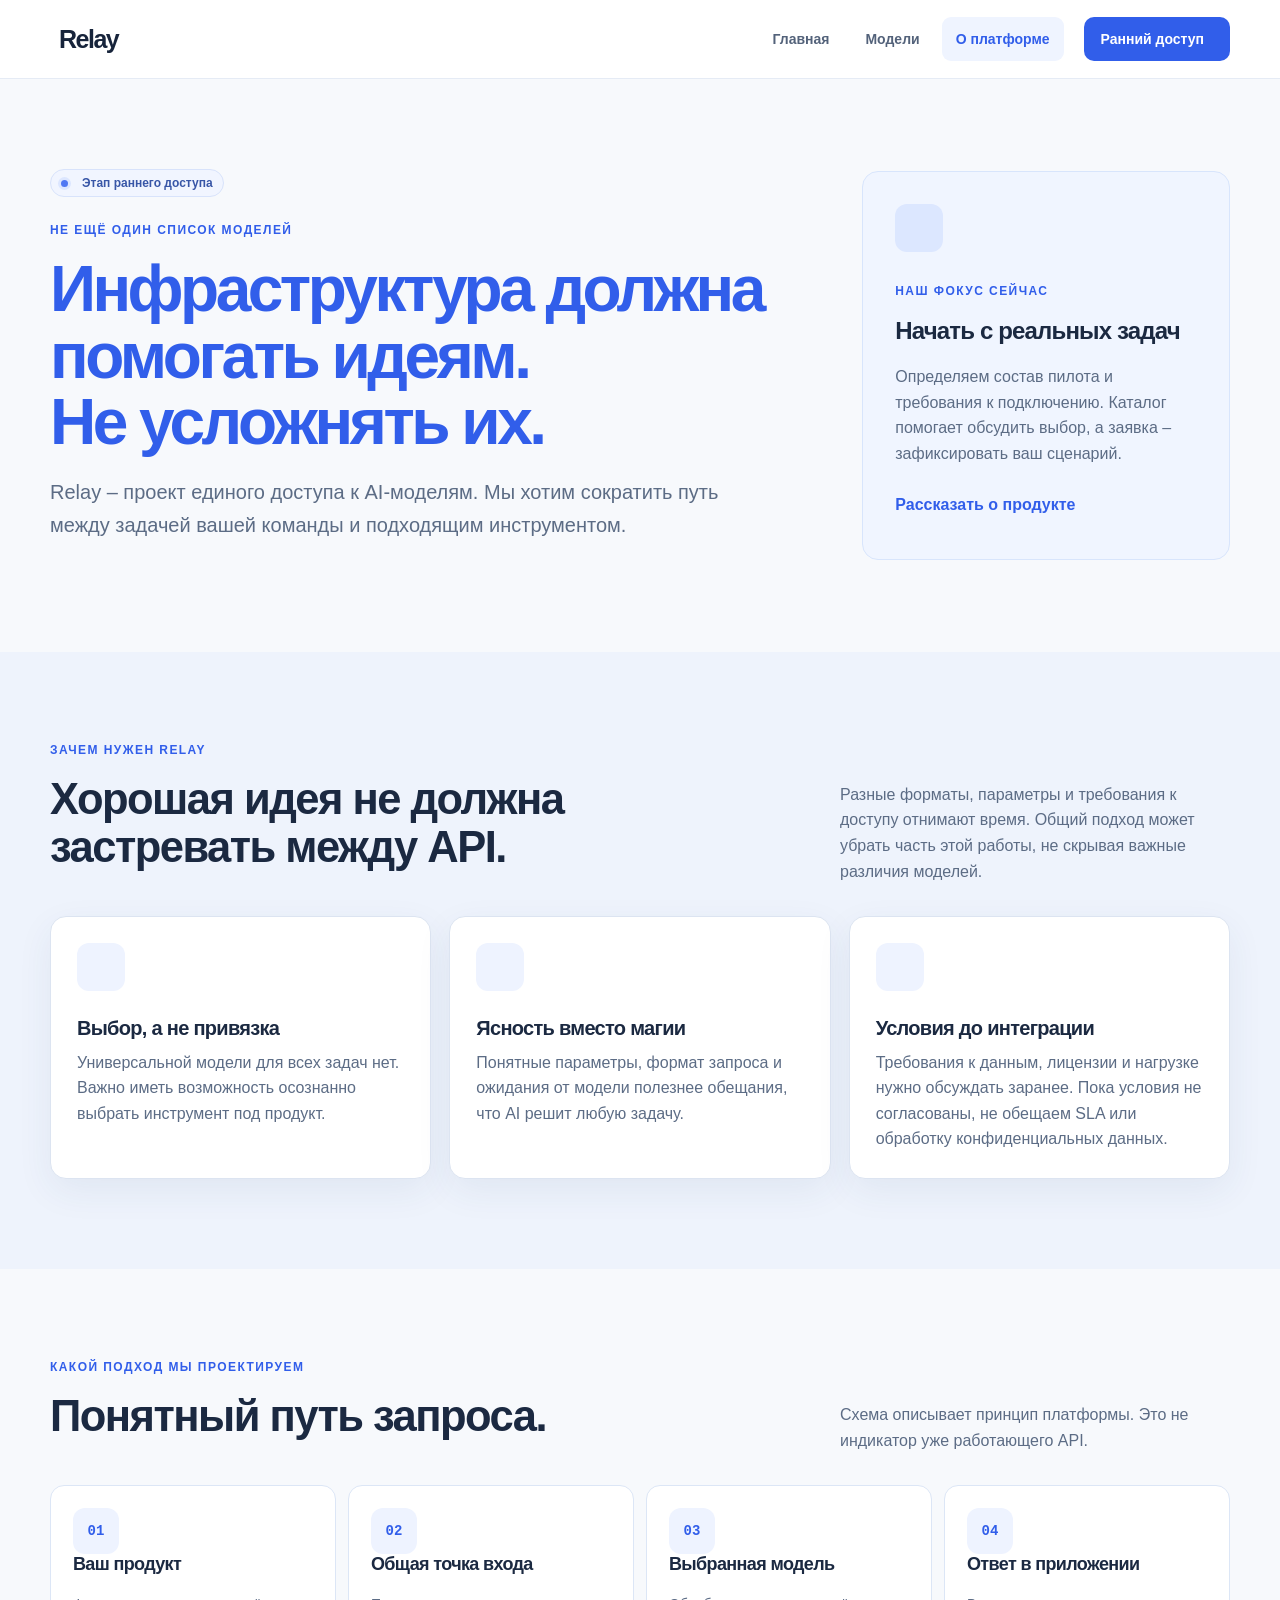
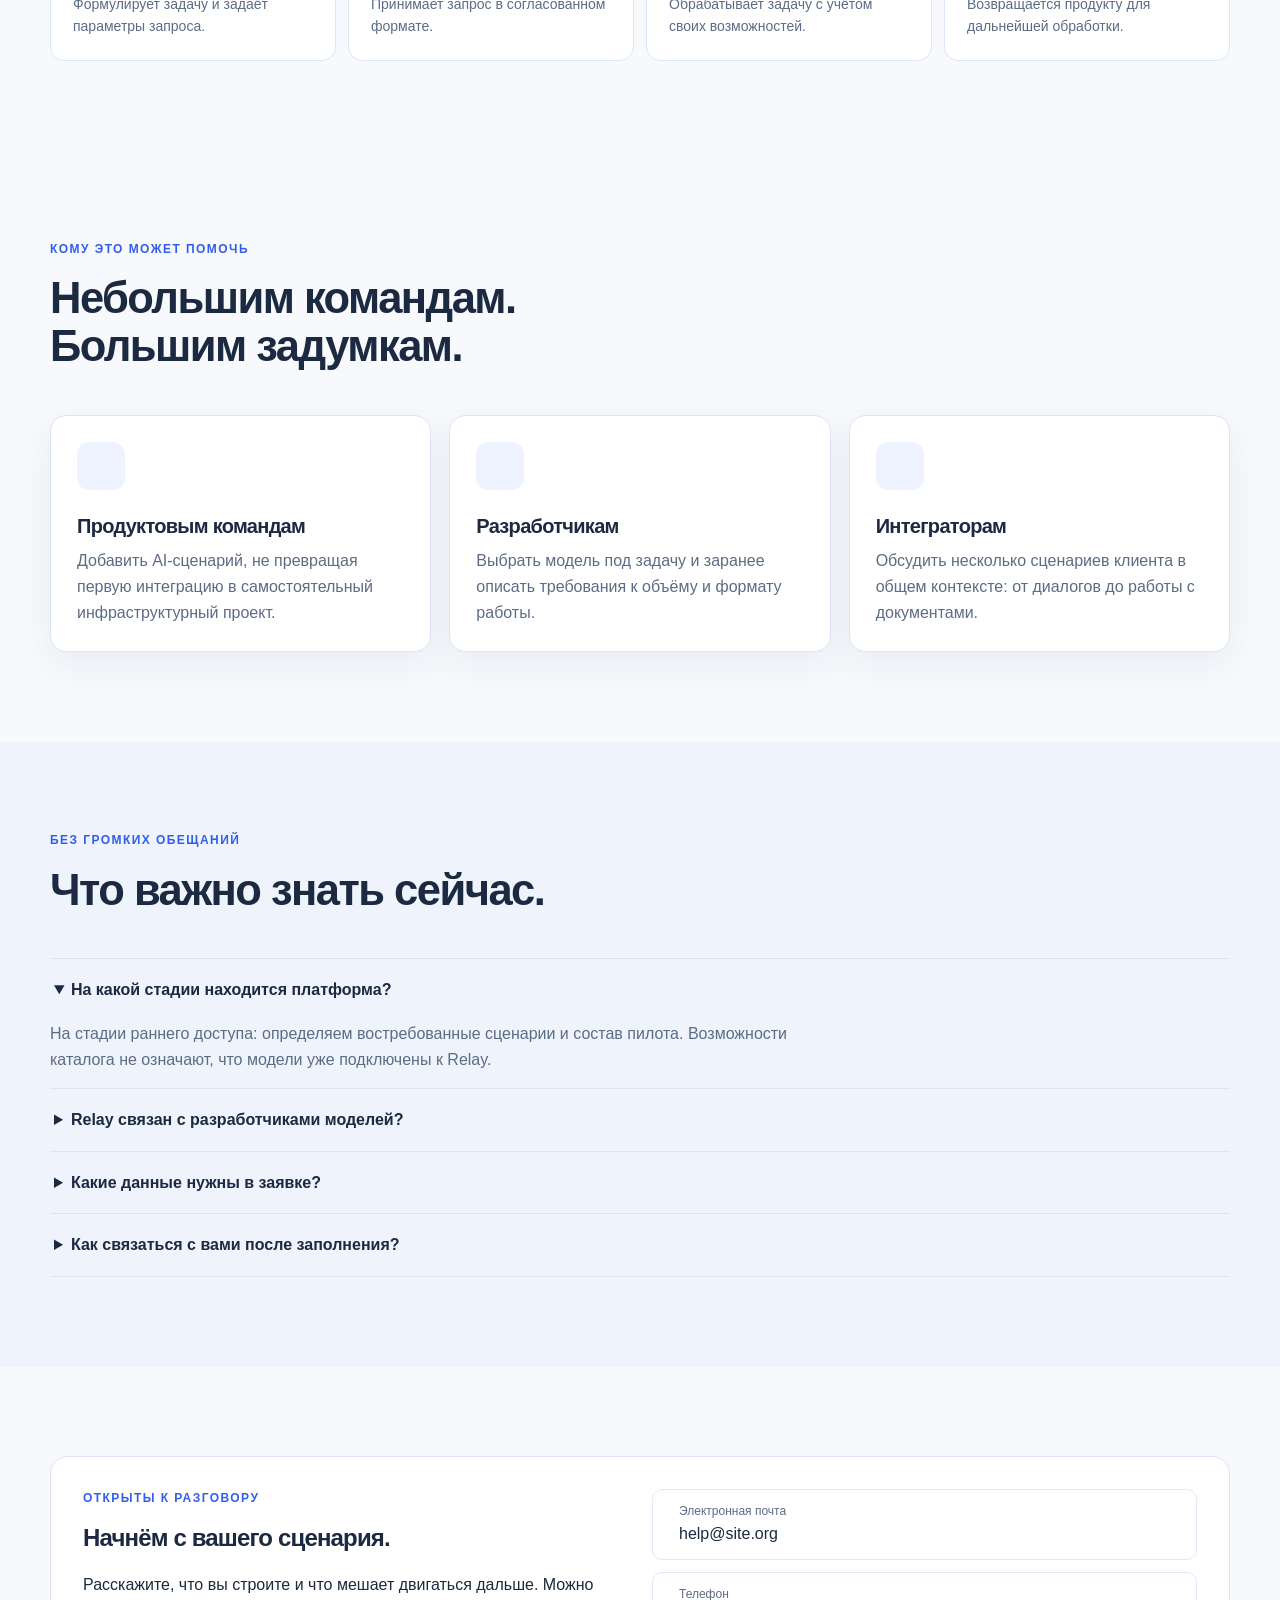
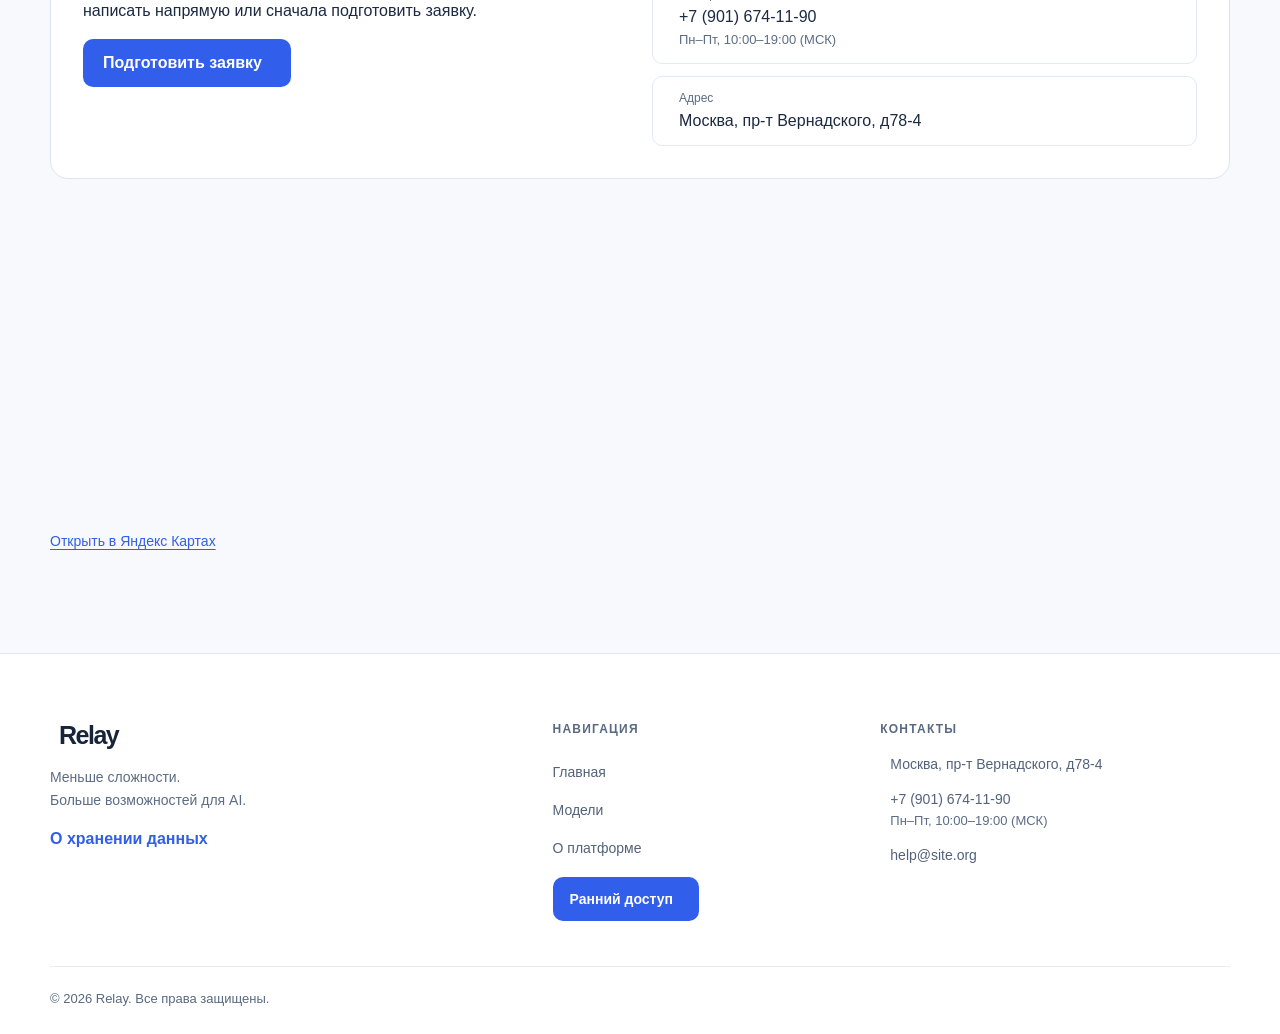
==== commit 678b23fa: "features" ====
--- a/about.html
+++ b/about.html
@@ -1,24 +1,25 @@
 <!doctype html>
 <html lang="ru">
 <head>
+  <script>try { const theme = localStorage.getItem('relay-theme'); document.documentElement.dataset.theme = theme === 'dark' || theme === 'light' ? theme : (matchMedia('(prefers-color-scheme: dark)').matches ? 'dark' : 'light'); } catch { document.documentElement.dataset.theme = matchMedia('(prefers-color-scheme: dark)').matches ? 'dark' : 'light'; }</script>
   <meta charset="utf-8"><meta name="viewport" content="width=device-width, initial-scale=1">
-  <title>О платформе – Relay</title><meta name="description" content="Зачем мы создаём Relay, какие задачи хотим решить и как подходим к раннему доступу к AI-моделям.">
+  <title data-en="About the platform – Relay">О платформе – Relay</title><meta name="description" content="Зачем мы создаём Relay, какие задачи хотим решить и как подходим к раннему доступу к AI-моделям." data-en-content="Why we are building Relay, the problems we want to solve, and our approach to early access to AI models.">
   <meta name="theme-color" content="#f7f9fc"><link rel="icon" type="image/svg+xml" href="favicon.svg"><link rel="stylesheet" href="css/style.css"><link rel="stylesheet" href="css/responsive.css"><script>document.documentElement.classList.add('js');</script><script type="module" src="js/main.js"></script>
 </head>
 <body data-page="about">
-<a class="skip-link" href="#main">Перейти к содержимому</a>
-<header class="site-header"><div class="container header-inner"><a class="brand" href="index.html" aria-label="Relay, главная"><span class="brand__mark" data-icon="relay" aria-hidden="true"></span><span class="brand__word">Relay</span></a><button class="menu-toggle icon-button" type="button" aria-label="Открыть меню" aria-expanded="false" aria-controls="site-navigation"><span data-icon="menu"></span></button><nav class="site-nav" id="site-navigation" aria-label="Основная навигация"><a class="nav-link" href="index.html">Главная</a><a class="nav-link" href="models.html">Модели</a><a class="nav-link" href="about.html" aria-current="page">О платформе</a><a class="button button--primary button--small" href="waitlist.html">Ранний доступ <span data-icon="arrow-right"></span></a></nav></div></header>
+<a class="skip-link" href="#main" data-en="Skip to content">Перейти к содержимому</a>
+<header class="site-header"><div class="container header-inner"><a class="brand" href="index.html" aria-label="Relay, главная" data-en-aria-label="Relay, home"><span class="brand__mark" data-icon="relay" aria-hidden="true"></span><span class="brand__word">Relay</span></a><button class="menu-toggle icon-button" type="button" aria-label="Открыть меню" data-en-aria-label="Open menu" aria-expanded="false" aria-controls="site-navigation"><span data-icon="menu"></span></button><nav class="site-nav" id="site-navigation" aria-label="Основная навигация" data-en-aria-label="Main navigation"><a class="nav-link" href="index.html" data-en="Home">Главная</a><a class="nav-link" href="models.html" data-en="Models">Модели</a><a class="nav-link" href="about.html" aria-current="page" data-en="About">О платформе</a><a class="button button--primary button--small" href="waitlist.html"><span data-en="Early access">Ранний доступ</span> <span data-icon="arrow-right"></span></a></nav></div></header>
 <main id="main" tabindex="-1">
-  <section class="section container platform-hero"><div><span class="status-pill"><span></span> Этап раннего доступа</span><p class="eyebrow">НЕ ЕЩЁ ОДИН СПИСОК МОДЕЛЕЙ</p><h1>Инфраструктура должна<br>помогать идеям.<br><span>Не усложнять их.</span></h1><p class="page-lead">Relay – проект единого доступа к AI-моделям. Мы хотим сократить путь между задачей вашей команды и подходящим инструментом.</p></div><div class="launch-status"><span data-icon="relay"></span><p class="eyebrow">НАШ ФОКУС СЕЙЧАС</p><h2>Начать с реальных задач</h2><p>Определяем состав пилота и требования к подключению. Каталог помогает обсудить выбор, а заявка – зафиксировать ваш сценарий.</p><a class="text-link" href="waitlist.html">Рассказать о продукте <span data-icon="arrow-right"></span></a></div></section>
-  <section class="section section--tinted"><div class="container"><div class="section-heading"><div class="section-heading__copy"><p class="eyebrow">ЗАЧЕМ НУЖЕН RELAY</p><h2>Хорошая идея не должна<br>застревать между API.</h2></div><p>Разные форматы, параметры и требования к доступу отнимают время. Общий подход может убрать часть этой работы, не скрывая важные различия моделей.</p></div><div class="principle-grid"><article class="principle-card"><span data-icon="layers"></span><h3>Выбор, а не привязка</h3><p>Универсальной модели для всех задач нет. Важно иметь возможность осознанно выбрать инструмент под продукт.</p></article><article class="principle-card"><span data-icon="code"></span><h3>Ясность вместо магии</h3><p>Понятные параметры, формат запроса и ожидания от модели полезнее обещания, что AI решит любую задачу.</p></article><article class="principle-card"><span data-icon="shield"></span><h3>Условия до интеграции</h3><p>Требования к данным, лицензии и нагрузке нужно обсуждать заранее. Пока условия не согласованы, не обещаем SLA или обработку конфиденциальных данных.</p></article></div></div></section>
-  <section class="section container"><div class="section-heading"><div class="section-heading__copy"><p class="eyebrow">КАКОЙ ПОДХОД МЫ ПРОЕКТИРУЕМ</p><h2>Понятный путь запроса.</h2></div><p>Схема описывает принцип платформы. Это не индикатор уже работающего API.</p></div><div class="architecture"><article class="architecture__step"><span class="step-number">01</span><span data-icon="terminal"></span><h3>Ваш продукт</h3><p>Формулирует задачу и задаёт параметры запроса.</p></article><article class="architecture__step"><span class="step-number">02</span><span data-icon="relay"></span><h3>Общая точка входа</h3><p>Принимает запрос в согласованном формате.</p></article><article class="architecture__step"><span class="step-number">03</span><span data-icon="layers"></span><h3>Выбранная модель</h3><p>Обрабатывает задачу с учётом своих возможностей.</p></article><article class="architecture__step"><span class="step-number">04</span><span data-icon="code"></span><h3>Ответ в приложении</h3><p>Возвращается продукту для дальнейшей обработки.</p></article></div></section>
-  <section class="section container"><div class="section-heading"><div class="section-heading__copy"><p class="eyebrow">КОМУ ЭТО МОЖЕТ ПОМОЧЬ</p><h2>Небольшим командам.<br>Большим задумкам.</h2></div></div><div class="audience-grid"><article class="audience-card"><span data-icon="users"></span><h3>Продуктовым командам</h3><p>Добавить AI-сценарий, не превращая первую интеграцию в самостоятельный инфраструктурный проект.</p></article><article class="audience-card"><span data-icon="terminal"></span><h3>Разработчикам</h3><p>Выбрать модель под задачу и заранее описать требования к объёму и формату работы.</p></article><article class="audience-card"><span data-icon="network"></span><h3>Интеграторам</h3><p>Обсудить несколько сценариев клиента в общем контексте: от диалогов до работы с документами.</p></article></div></section>
-  <section class="section section--tinted"><div class="container"><div class="section-heading"><div class="section-heading__copy"><p class="eyebrow">БЕЗ ГРОМКИХ ОБЕЩАНИЙ</p><h2>Что важно знать сейчас.</h2></div></div><div class="faq-list"><details open><summary>На какой стадии находится платформа?</summary><p>На стадии раннего доступа: определяем востребованные сценарии и состав пилота. Возможности каталога не означают, что модели уже подключены к Relay.</p></details><details><summary>Relay связан с разработчиками моделей?</summary><p>Названия моделей и ссылки на первоисточники используются для описания характеристик. Это не заявление о партнёрстве, сертификации или предоставлении доступа от имени разработчиков.</p></details><details><summary>Какие данные нужны в заявке?</summary><p>Контактный email, задача и ориентировочная нагрузка. Название компании и описание деталей можно добавить по желанию. Пароли, API-ключи и конфиденциальные документы не нужны.</p></details><details><summary>Как связаться с вами после заполнения?</summary><p>Сохраните копию заявки и используйте email или телефон ниже. Автоматической передачи данных из браузера команде нет.</p></details></div></div></section>
-  <section class="section container"><div class="contact-panel"><div><p class="eyebrow">ОТКРЫТЫ К РАЗГОВОРУ</p><h2>Начнём с вашего сценария.</h2><p>Расскажите, что вы строите и что мешает двигаться дальше. Можно написать напрямую или сначала подготовить заявку.</p><a class="button button--primary" href="waitlist.html">Подготовить заявку <span data-icon="arrow-right"></span></a></div><address class="contact-list"><a href="mailto:help@site.org"><span data-icon="mail"></span><span><small>Электронная почта</small>help@site.org</span><span data-icon="arrow-right"></span></a><a href="tel:+79016741190"><span data-icon="phone"></span><span><small>Телефон</small>+7 (901) 674-11-90<span class="contact-hours">Пн–Пт, 10:00–19:00 (МСК)</span></span><span data-icon="arrow-right"></span></a><div><span data-icon="pin"></span><span><small>Адрес</small>Москва, пр-т Вернадского, д78-4</span></div></address></div><div class="contact-map"><iframe class="contact-map__frame" src="https://yandex.ru/map-widget/v1/?text=%D0%9C%D0%BE%D1%81%D0%BA%D0%B2%D0%B0%2C%20%D0%BF%D1%80%D0%BE%D1%81%D0%BF%D0%B5%D0%BA%D1%82%20%D0%92%D0%B5%D1%80%D0%BD%D0%B0%D0%B4%D1%81%D0%BA%D0%BE%D0%B3%D0%BE%2C%2078%D0%BA4&amp;z=16" title="Расположение Relay на Яндекс Картах" loading="lazy"></iframe><a class="contact-map__link" href="https://yandex.ru/maps/?text=%D0%9C%D0%BE%D1%81%D0%BA%D0%B2%D0%B0%2C%20%D0%BF%D1%80%D0%BE%D1%81%D0%BF%D0%B5%D0%BA%D1%82%20%D0%92%D0%B5%D1%80%D0%BD%D0%B0%D0%B4%D1%81%D0%BA%D0%BE%D0%B3%D0%BE%2C%2078%D0%BA4" target="_blank" rel="noopener noreferrer">Открыть в Яндекс Картах</a></div></section>
+  <section class="section container platform-hero"><div><span class="status-pill"><span></span> <span data-en="Early access stage">Этап раннего доступа</span></span><p class="eyebrow" data-en="NOT JUST ANOTHER MODEL LIST">НЕ ЕЩЁ ОДИН СПИСОК МОДЕЛЕЙ</p><h1><span data-en="Infrastructure should">Инфраструктура должна</span><br><span data-en="help ideas.">помогать идеям.</span><br><span data-en="Not complicate them.">Не усложнять их.</span></h1><p class="page-lead" data-en="Relay is a project for unified access to AI models. We want to shorten the path between your team's task and the right tool.">Relay – проект единого доступа к AI-моделям. Мы хотим сократить путь между задачей вашей команды и подходящим инструментом.</p></div><div class="launch-status"><span data-icon="relay"></span><p class="eyebrow" data-en="OUR FOCUS NOW">НАШ ФОКУС СЕЙЧАС</p><h2 data-en="Start with real tasks">Начать с реальных задач</h2><p data-en="We are defining the pilot and connection requirements. The catalog helps discuss the options, and the application records your use case.">Определяем состав пилота и требования к подключению. Каталог помогает обсудить выбор, а заявка – зафиксировать ваш сценарий.</p><a class="text-link" href="waitlist.html"><span data-en="Tell us about your product">Рассказать о продукте</span> <span data-icon="arrow-right"></span></a></div></section>
+  <section class="section section--tinted"><div class="container"><div class="section-heading"><div class="section-heading__copy"><p class="eyebrow" data-en="WHY RELAY">ЗАЧЕМ НУЖЕН RELAY</p><h2><span data-en="A good idea should not">Хорошая идея не должна</span><br><span data-en="get stuck between APIs.">застревать между API.</span></h2></div><p data-en="Different formats, parameters and access requirements take time. A common approach can reduce some of this work without hiding important differences between models.">Разные форматы, параметры и требования к доступу отнимают время. Общий подход может убрать часть этой работы, не скрывая важные различия моделей.</p></div><div class="principle-grid"><article class="principle-card"><span data-icon="layers"></span><h3 data-en="Choice, not lock-in">Выбор, а не привязка</h3><p data-en="No single model fits every task. It is important to make an informed choice of tool for your product.">Универсальной модели для всех задач нет. Важно иметь возможность осознанно выбрать инструмент под продукт.</p></article><article class="principle-card"><span data-icon="code"></span><h3 data-en="Clarity over magic">Ясность вместо магии</h3><p data-en="Clear parameters, request format and expectations are more useful than promising that AI can solve any problem.">Понятные параметры, формат запроса и ожидания от модели полезнее обещания, что AI решит любую задачу.</p></article><article class="principle-card"><span data-icon="shield"></span><h3 data-en="Terms before integration">Условия до интеграции</h3><p data-en="Data, licensing and workload requirements should be discussed in advance. Until terms are agreed, we do not promise an SLA or confidential data processing.">Требования к данным, лицензии и нагрузке нужно обсуждать заранее. Пока условия не согласованы, не обещаем SLA или обработку конфиденциальных данных.</p></article></div></div></section>
+  <section class="section container"><div class="section-heading"><div class="section-heading__copy"><p class="eyebrow" data-en="THE APPROACH WE ARE DESIGNING">КАКОЙ ПОДХОД МЫ ПРОЕКТИРУЕМ</p><h2 data-en="A clear request path.">Понятный путь запроса.</h2></div><p data-en="This diagram describes the platform's concept. It does not indicate that the API is already operational.">Схема описывает принцип платформы. Это не индикатор уже работающего API.</p></div><div class="architecture"><article class="architecture__step"><span class="step-number">01</span><span data-icon="terminal"></span><h3 data-en="Your product">Ваш продукт</h3><p data-en="Defines the task and request parameters.">Формулирует задачу и задаёт параметры запроса.</p></article><article class="architecture__step"><span class="step-number">02</span><span data-icon="relay"></span><h3 data-en="Unified entry point">Общая точка входа</h3><p data-en="Receives the request in an agreed format.">Принимает запрос в согласованном формате.</p></article><article class="architecture__step"><span class="step-number">03</span><span data-icon="layers"></span><h3 data-en="Selected model">Выбранная модель</h3><p data-en="Processes the task according to its capabilities.">Обрабатывает задачу с учётом своих возможностей.</p></article><article class="architecture__step"><span class="step-number">04</span><span data-icon="code"></span><h3 data-en="Response in your application">Ответ в приложении</h3><p data-en="Returned to the product for further processing.">Возвращается продукту для дальнейшей обработки.</p></article></div></section>
+  <section class="section container"><div class="section-heading"><div class="section-heading__copy"><p class="eyebrow" data-en="WHO IT CAN HELP">КОМУ ЭТО МОЖЕТ ПОМОЧЬ</p><h2><span data-en="Small teams.">Небольшим командам.</span><br><span data-en="Big ideas.">Большим задумкам.</span></h2></div></div><div class="audience-grid"><article class="audience-card"><span data-icon="users"></span><h3 data-en="Product teams">Продуктовым командам</h3><p data-en="Add an AI use case without turning the first integration into a separate infrastructure project.">Добавить AI-сценарий, не превращая первую интеграцию в самостоятельный инфраструктурный проект.</p></article><article class="audience-card"><span data-icon="terminal"></span><h3 data-en="Developers">Разработчикам</h3><p data-en="Choose a model for the task and define workload and format requirements in advance.">Выбрать модель под задачу и заранее описать требования к объёму и формату работы.</p></article><article class="audience-card"><span data-icon="network"></span><h3 data-en="Integrators">Интеграторам</h3><p data-en="Discuss multiple client use cases in one context, from conversations to document processing.">Обсудить несколько сценариев клиента в общем контексте: от диалогов до работы с документами.</p></article></div></section>
+  <section class="section section--tinted"><div class="container"><div class="section-heading"><div class="section-heading__copy"><p class="eyebrow" data-en="NO GRAND PROMISES">БЕЗ ГРОМКИХ ОБЕЩАНИЙ</p><h2 data-en="What to know now.">Что важно знать сейчас.</h2></div></div><div class="faq-list"><details open><summary data-en="What stage is the platform at?">На какой стадии находится платформа?</summary><p data-en="We are at the early access stage, identifying use cases and defining the pilot. The catalog does not mean that models are already connected to Relay.">На стадии раннего доступа: определяем востребованные сценарии и состав пилота. Возможности каталога не означают, что модели уже подключены к Relay.</p></details><details><summary data-en="Is Relay affiliated with model developers?">Relay связан с разработчиками моделей?</summary><p data-en="Model names and links to original sources describe their characteristics. They do not imply partnership, certification or access on behalf of the developers.">Названия моделей и ссылки на первоисточники используются для описания характеристик. Это не заявление о партнёрстве, сертификации или предоставлении доступа от имени разработчиков.</p></details><details><summary data-en="What information does the application require?">Какие данные нужны в заявке?</summary><p data-en="A contact email, use case and estimated workload. Company name and additional details are optional. Passwords, API keys and confidential documents are not needed.">Контактный email, задача и ориентировочная нагрузка. Название компании и описание деталей можно добавить по желанию. Пароли, API-ключи и конфиденциальные документы не нужны.</p></details><details><summary data-en="How can I contact you after filling it out?">Как связаться с вами после заполнения?</summary><p data-en="Save a copy of your application and use the email or phone number below. Data is not automatically sent from your browser to the team.">Сохраните копию заявки и используйте email или телефон ниже. Автоматической передачи данных из браузера команде нет.</p></details></div></div></section>
+  <section class="section container"><div class="contact-panel"><div><p class="eyebrow" data-en="OPEN TO CONVERSATION">ОТКРЫТЫ К РАЗГОВОРУ</p><h2 data-en="Let's start with your use case.">Начнём с вашего сценария.</h2><p data-en="Tell us what you are building and what is holding you back. Contact us directly or prepare an application first.">Расскажите, что вы строите и что мешает двигаться дальше. Можно написать напрямую или сначала подготовить заявку.</p><a class="button button--primary" href="waitlist.html"><span data-en="Prepare an application">Подготовить заявку</span> <span data-icon="arrow-right"></span></a></div><address class="contact-list"><a href="mailto:help@site.org"><span data-icon="mail"></span><span><small data-en="Email">Электронная почта</small>help@site.org</span><span data-icon="arrow-right"></span></a><a href="tel:+79016741190"><span data-icon="phone"></span><span><small data-en="Phone">Телефон</small>+7 (901) 674-11-90<span class="contact-hours" data-en="Mon–Fri, 10:00–19:00 (MSK)">Пн–Пт, 10:00–19:00 (МСК)</span></span><span data-icon="arrow-right"></span></a><div><span data-icon="pin"></span><span><small data-en="Address">Адрес</small><span data-en="78-4 Vernadskogo Avenue, Moscow">Москва, пр-т Вернадского, д78-4</span></span></div></address></div><div class="contact-map"><iframe class="contact-map__frame" src="https://yandex.ru/map-widget/v1/?text=%D0%9C%D0%BE%D1%81%D0%BA%D0%B2%D0%B0%2C%20%D0%BF%D1%80%D0%BE%D1%81%D0%BF%D0%B5%D0%BA%D1%82%20%D0%92%D0%B5%D1%80%D0%BD%D0%B0%D0%B4%D1%81%D0%BA%D0%BE%D0%B3%D0%BE%2C%2078%D0%BA4&amp;z=16" title="Расположение Relay на Яндекс Картах" data-en-title="Relay location on Yandex Maps" loading="lazy"></iframe><a class="contact-map__link" href="https://yandex.ru/maps/?text=%D0%9C%D0%BE%D1%81%D0%BA%D0%B2%D0%B0%2C%20%D0%BF%D1%80%D0%BE%D1%81%D0%BF%D0%B5%D0%BA%D1%82%20%D0%92%D0%B5%D1%80%D0%BD%D0%B0%D0%B4%D1%81%D0%BA%D0%BE%D0%B3%D0%BE%2C%2078%D0%BA4" target="_blank" rel="noopener noreferrer" data-en="Open in Yandex Maps">Открыть в Яндекс Картах</a></div></section>
 </main>
-<footer class="site-footer"><div class="container footer-grid"><div class="footer-brand"><a class="brand" href="index.html" aria-label="Relay, главная"><span class="brand__mark" data-icon="relay" aria-hidden="true"></span><span class="brand__word">Relay</span></a><p>Меньше сложности.<br>Больше возможностей для AI.</p><button class="text-link" type="button" data-action="privacy">О хранении данных <span data-icon="arrow-right"></span></button></div><nav class="footer-nav" aria-label="Навигация в подвале"><h2 class="footer-title">Навигация</h2><a href="index.html">Главная</a><a href="models.html">Модели</a><a href="about.html">О платформе</a><a class="button button--primary button--small" href="waitlist.html">Ранний доступ <span data-icon="arrow-right"></span></a></nav><section class="footer-contacts" aria-label="Контакты"><h2 class="footer-title">Контакты</h2><address><ul><li><span data-icon="pin"></span><span>Москва, пр-т Вернадского, д78-4</span></li><li><span data-icon="phone"></span><span><a href="tel:+79016741190">+7 (901) 674-11-90</a><span class="contact-hours">Пн–Пт, 10:00–19:00 (МСК)</span></span></li><li><span data-icon="mail"></span><a href="mailto:help@site.org">help@site.org</a></li></ul></address></section></div><div class="container footer-bottom">© <span data-year>2026</span> Relay. Все права защищены.</div></footer>
-<dialog class="dialog" id="privacy-dialog" aria-labelledby="privacy-title"><div class="dialog__header"><h2 id="privacy-title">Ваши данные в Relay</h2><button class="icon-button" type="button" data-action="close-dialog" aria-label="Закрыть"><span data-icon="close"></span></button></div><div class="dialog__body"><p>Каталог и калькулятор не отправляют ваши данные внешним сервисам. Заявка на ранний доступ сохраняется в IndexedDB только в этом браузере и не отправляется организатору автоматически.</p><p>Очистка данных сайта может удалить сохранённую заявку. На странице раннего доступа можно скачать её копию или удалить запись с устройства. Не указывайте пароли, API-ключи и конфиденциальные сведения.</p><p>Связаться с командой можно по контактам в футере.</p></div><div class="dialog__footer"><button class="button button--primary" type="button" data-action="close-dialog">Понятно</button></div></dialog>
+<footer class="site-footer"><div class="container footer-grid"><div class="footer-brand"><a class="brand" href="index.html" aria-label="Relay, главная" data-en-aria-label="Relay, home"><span class="brand__mark" data-icon="relay" aria-hidden="true"></span><span class="brand__word">Relay</span></a><p><span data-en="Less complexity.">Меньше сложности.</span><br><span data-en="More possibilities for AI.">Больше возможностей для AI.</span></p><button class="text-link" type="button" data-action="privacy"><span data-en="About data storage">О хранении данных</span> <span data-icon="arrow-right"></span></button></div><nav class="footer-nav" aria-label="Навигация в подвале" data-en-aria-label="Footer navigation"><h2 class="footer-title" data-en="Navigation">Навигация</h2><a href="index.html" data-en="Home">Главная</a><a href="models.html" data-en="Models">Модели</a><a href="about.html" data-en="About">О платформе</a><a class="button button--primary button--small" href="waitlist.html"><span data-en="Early access">Ранний доступ</span> <span data-icon="arrow-right"></span></a></nav><section class="footer-contacts" aria-label="Контакты" data-en-aria-label="Contacts"><h2 class="footer-title" data-en="Contacts">Контакты</h2><address><ul><li><span data-icon="pin"></span><span data-en="78-4 Vernadskogo Avenue, Moscow">Москва, пр-т Вернадского, д78-4</span></li><li><span data-icon="phone"></span><span><a href="tel:+79016741190">+7 (901) 674-11-90</a><span class="contact-hours" data-en="Mon–Fri, 10:00–19:00 (MSK)">Пн–Пт, 10:00–19:00 (МСК)</span></span></li><li><span data-icon="mail"></span><a href="mailto:help@site.org">help@site.org</a></li></ul></address></section></div><div class="container footer-bottom">© <span data-year>2026</span> Relay. <span data-en="All rights reserved.">Все права защищены.</span></div></footer>
+<dialog class="dialog" id="privacy-dialog" aria-labelledby="privacy-title"><div class="dialog__header"><h2 id="privacy-title" data-en="Your data in Relay">Ваши данные в Relay</h2><button class="icon-button" type="button" data-action="close-dialog" aria-label="Закрыть" data-en-aria-label="Close"><span data-icon="close"></span></button></div><div class="dialog__body"><p data-en="The catalog and calculator do not send your data to external services. Your early access application is saved in IndexedDB only in this browser and is not automatically sent to the organizer.">Каталог и калькулятор не отправляют ваши данные внешним сервисам. Заявка на ранний доступ сохраняется в IndexedDB только в этом браузере и не отправляется организатору автоматически.</p><p data-en="Clearing site data may delete your saved application. On the early access page you can download a copy or delete the record from your device. Do not provide passwords, API keys or confidential information.">Очистка данных сайта может удалить сохранённую заявку. На странице раннего доступа можно скачать её копию или удалить запись с устройства. Не указывайте пароли, API-ключи и конфиденциальные сведения.</p><p data-en="You can contact the team using the details in the footer.">Связаться с командой можно по контактам в футере.</p></div><div class="dialog__footer"><button class="button button--primary" type="button" data-action="close-dialog" data-en="Got it">Понятно</button></div></dialog>
 <div class="toast-region" id="toast-region" aria-live="polite" aria-atomic="true"></div>
-<noscript><p class="container form-note">Для фильтров, калькулятора и сохранения заявки включите JavaScript. Страницы и контакты доступны без него.</p></noscript>
+<noscript><p class="container form-note" data-en="Enable JavaScript to use filters, the calculator and application storage. Pages and contact details are available without it.">Для фильтров, калькулятора и сохранения заявки включите JavaScript. Страницы и контакты доступны без него.</p></noscript>
 </body>
 </html>
--- a/css/style.css
+++ b/css/style.css
@@ -15,7 +15,7 @@
   --shadow: 0 12px 36px rgb(46 67 112 / .07);
 }
 *, *::before, *::after { box-sizing: border-box; }
-html { min-height: 100%; scroll-behavior: smooth; }
+html { min-height: 100%; scroll-behavior: smooth; scroll-padding-top: 88px; }
 body { min-width: 320px; min-height: 100vh; margin: 0; font-size: 16px; line-height: 1.6; }
 button, input, select, textarea { font: inherit; }
 button { cursor: pointer; }
@@ -59,7 +59,7 @@
 .badge, .status-pill { display: inline-flex; align-items: center; gap: 7px; padding: 5px 10px; border: 1px solid #d8e3fb; border-radius: 999px; background: #f1f5ff; color: #3856a7; font-size: 12px; font-weight: 700; line-height: 1.35; }
 .badge--muted { border-color: #e3e9f2; background: #f3f5f9; color: #627188; }
 .badge--green { border-color: #cfe9df; background: #eef9f3; color: #277457; }
-.site-header { position: relative; z-index: 20; border-bottom: 1px solid #e5ebf5; background: rgb(255 255 255 / .88); }
+.site-header { position: sticky; top: 0; z-index: 20; max-height: 100dvh; overflow-y: auto; border-bottom: 1px solid #e5ebf5; background: rgb(255 255 255 / .96); }
 .header-inner { display: flex; align-items: center; justify-content: space-between; gap: 24px; min-height: 78px; }
 .brand { display: inline-flex; align-items: center; gap: 9px; color: #17243b; font-size: 25px; font-weight: 800; letter-spacing: -.06em; line-height: 1; text-decoration: none; }
 .brand__mark { display: grid; place-items: center; color: var(--blue); }
@@ -284,3 +284,86 @@
 .contact-map__frame { display: block; width: 100%; min-height: 320px; border: 0; border-radius: 12px; }
 .contact-map__link { display: inline-flex; align-items: center; min-height: 44px; color: var(--blue); font-size: 14px; }
 .model-mark { width: 66px; height: 66px; flex-basis: 66px; }
+.compare-scroll { max-width: 100%; overflow-x: auto; }
+.compare-hint { color: var(--muted); font-size: 13px; }
+
+.preferences { display: flex; align-items: center; flex-wrap: wrap; gap: 8px; }
+.preferences button, .preferences select { min-height: 44px; padding: 8px 12px; border: 1px solid var(--line); border-radius: 9px; background: var(--surface); color: var(--ink); }
+.preferences button:hover, .preferences select:hover { border-color: var(--blue); }
+.account-panel { min-width: 0; padding: clamp(24px, 4vw, 40px); border: 1px solid var(--line); border-radius: 18px; background: var(--surface); box-shadow: var(--shadow); }
+.account-form { display: grid; gap: 18px; min-width: 0; }
+.account-form input:not([type='checkbox']):not([type='radio']), .account-form select, .account-form textarea { width: 100%; min-width: 0; min-height: 48px; padding: 11px 13px; border: 1px solid #cfd9e9; border-radius: 9px; background: var(--surface); color: var(--ink); }
+.favorite-button { display: inline-flex; align-items: center; justify-content: center; gap: 6px; min-width: 44px; min-height: 44px; padding: 8px 12px; border: 1px solid var(--line); border-radius: 10px; background: var(--surface); color: var(--muted); }
+.favorite-button:hover, .favorite-button[aria-pressed='true'] { border-color: #c9a2b8; background: #fff1f6; color: #a52f61; }
+.compare-bar { position: sticky; z-index: 15; bottom: 16px; display: flex; align-items: center; justify-content: space-between; flex-wrap: wrap; gap: 12px; padding: 14px 18px; border: 1px solid var(--line); border-radius: 14px; background: var(--surface); box-shadow: 0 12px 36px rgb(25 40 78 / .16); }
+.compare-dialog { width: min(1000px, calc(100% - 32px)); }
+.compare-dialog .dialog__body { min-width: 0; overflow-x: auto; }
+.compare-table { width: 100%; min-width: 560px; border-collapse: collapse; text-align: left; }
+.compare-table th, .compare-table td { min-width: 140px; padding: 14px; border-bottom: 1px solid var(--line); vertical-align: top; overflow-wrap: anywhere; }
+.compare-table th { color: var(--ink); }
+.favorite-button, .preferences button, .preferences select, .feature-card, .model-card, .step-card, .principle-card, .audience-card, .aside-card { transition: color 180ms var(--ease), background-color 180ms var(--ease), border-color 180ms var(--ease), box-shadow 180ms var(--ease), transform 180ms var(--ease); }
+@media (hover: hover) {
+  .feature-card:hover, .model-card:hover, .step-card:hover, .principle-card:hover, .audience-card:hover { transform: translateY(-3px); box-shadow: 0 16px 38px rgb(46 67 112 / .13); }
+}
+
+html[data-theme='dark'] {
+  color-scheme: dark;
+  color: #e6edf9;
+  background: #0d1422;
+  --ink: #e6edf9;
+  --muted: #abbad0;
+  --blue: #9ab5ff;
+  --blue-dark: #c0d0ff;
+  --line: #34435b;
+  --surface: #192437;
+  --soft: #263a59;
+  --danger: #ff9aa9;
+  --shadow: 0 12px 36px rgb(0 0 0 / .22);
+}
+html[data-theme='dark'] :focus-visible { outline-color: #a9c0ff; }
+html[data-theme='dark'] .section--tinted { background: #111c2d; }
+html[data-theme='dark'] .hero { background: linear-gradient(135deg, #101a2a, #182843); }
+html[data-theme='dark'] .hero.container, html[data-theme='dark'] .platform-hero { background: transparent; }
+html[data-theme='dark'] .site-header { border-color: var(--line); background: rgb(13 20 34 / .96); }
+html[data-theme='dark'] .brand, html[data-theme='dark'] .field__label, html[data-theme='dark'] .filter-field label, html[data-theme='dark'] .search-field label, html[data-theme='dark'] .filter-chips legend { color: var(--ink); }
+html[data-theme='dark'] .nav-link, html[data-theme='dark'] .footer-nav a:not(.button), html[data-theme='dark'] .footer-contacts address, html[data-theme='dark'] .footer-title, html[data-theme='dark'] .footer-bottom, html[data-theme='dark'] .hero__note { color: var(--muted); }
+html[data-theme='dark'] .nav-link:hover, html[data-theme='dark'] .nav-link[aria-current='page'] { background: var(--soft); color: var(--blue); }
+html[data-theme='dark'] .button { background: #4168db; color: #fff; }
+html[data-theme='dark'] .button:hover:not(:disabled) { background: #3155bc; color: #fff; }
+html[data-theme='dark'] .button--secondary { border-color: #526682; background: #24334a; color: var(--ink); }
+html[data-theme='dark'] .button--secondary:hover:not(:disabled) { border-color: #9ab5ff; background: #30435f; color: #fff; }
+html[data-theme='dark'] .button--ghost { background: transparent; color: var(--blue); }
+html[data-theme='dark'] .button--ghost:hover:not(:disabled) { background: var(--soft); color: #fff; }
+html[data-theme='dark'] .button--danger { background: #a52f48; color: #fff; }
+html[data-theme='dark'] .button--danger:hover:not(:disabled) { background: #bd3c56; }
+html[data-theme='dark'] .badge, html[data-theme='dark'] .status-pill { border-color: #455a80; background: #233555; color: #c2d2ff; }
+html[data-theme='dark'] .badge--muted { border-color: #46566e; background: #29374a; color: #c4d0df; }
+html[data-theme='dark'] .badge--green { border-color: #326b58; background: #193d33; color: #a8e6c9; }
+html[data-theme='dark'] .status-pill::before { background: #9ab5ff; box-shadow: 0 0 0 3px #41567b; }
+html[data-theme='dark'] .hero__visual { border-color: #344b6f; background-color: #1b2c47; background-image: radial-gradient(#49658d 1px, transparent 1px); }
+html[data-theme='dark'] .preview-card, html[data-theme='dark'] .routing-diagram, html[data-theme='dark'] .metric, html[data-theme='dark'] .feature-card, html[data-theme='dark'] .model-card, html[data-theme='dark'] .step-card, html[data-theme='dark'] .principle-card, html[data-theme='dark'] .audience-card, html[data-theme='dark'] .aside-card, html[data-theme='dark'] .use-case-panel, html[data-theme='dark'] .calculator, html[data-theme='dark'] .waitlist-form, html[data-theme='dark'] .receipt, html[data-theme='dark'] .architecture__step, html[data-theme='dark'] .contact-panel, html[data-theme='dark'] .site-footer, html[data-theme='dark'] .dialog, html[data-theme='dark'] .toast, html[data-theme='dark'] .empty-state, html[data-theme='dark'] .loading-state { border-color: var(--line); background: var(--surface); color: var(--ink); }
+html[data-theme='dark'] .preview-card__header, html[data-theme='dark'] .preview-card__footer, html[data-theme='dark'] .model-card__specs, html[data-theme='dark'] .receipt__details > div, html[data-theme='dark'] .footer-bottom { border-color: var(--line); color: var(--muted); }
+html[data-theme='dark'] .preview-card__code, html[data-theme='dark'] .code-block { background: #101a2a; color: #cfdbef; }
+html[data-theme='dark'] .code-key { color: #a8bfff; }
+html[data-theme='dark'] .route-connector { background: #7188aa; }
+html[data-theme='dark'] .use-case-tab:hover, html[data-theme='dark'] .use-case-tab[aria-selected='true'], html[data-theme='dark'] .use-case-tab.is-active, html[data-theme='dark'] .filter-chip:hover, html[data-theme='dark'] .filter-chip.is-active, html[data-theme='dark'] .filter-chip[aria-pressed='true'] { border-color: #6179a4; background: #293d5d; color: #d5e0ff; }
+html[data-theme='dark'] .filter-chip:not(:hover):not(.is-active):not([aria-pressed='true']) { border-color: var(--line); background: var(--surface); color: var(--ink); }
+html[data-theme='dark'] .model-mark, html[data-theme='dark'] .launch-status > [data-icon] { background: var(--soft); color: var(--blue); }
+html[data-theme='dark'] .cta-panel { border-color: #3a5278; background: linear-gradient(120deg, #1d304e, #26375a); }
+html[data-theme='dark'] .spec-list > div, html[data-theme='dark'] .model-detail__grid > div, html[data-theme='dark'] .calculator__results, html[data-theme='dark'] .launch-status, html[data-theme='dark'] .use-case-example { border-color: var(--line); background: #22324a; }
+html[data-theme='dark'] .use-case-example p { color: #d2ddf0; }
+html[data-theme='dark'] .calculator-stat { border-color: var(--line); }
+html[data-theme='dark'] .field input:not([type='checkbox']):not([type='radio']), html[data-theme='dark'] .field select, html[data-theme='dark'] .field textarea, html[data-theme='dark'] .search-field input, html[data-theme='dark'] .filter-field select, html[data-theme='dark'] .filter-field input, html[data-theme='dark'] .account-form input:not([type='checkbox']):not([type='radio']), html[data-theme='dark'] .account-form select, html[data-theme='dark'] .account-form textarea { border-color: #566b89; background: #111c2d; color: var(--ink); }
+html[data-theme='dark'] input::placeholder, html[data-theme='dark'] textarea::placeholder { color: #a0afc3; opacity: 1; }
+html[data-theme='dark'] .field input:focus-visible, html[data-theme='dark'] .field select:focus-visible, html[data-theme='dark'] .field textarea:focus-visible, html[data-theme='dark'] .search-field input:focus-visible, html[data-theme='dark'] .filter-field select:focus-visible { border-color: #a9c0ff; box-shadow: 0 0 0 3px rgb(154 181 255 / .3); }
+html[data-theme='dark'] .field [aria-invalid='true'] { border-color: var(--danger); box-shadow: 0 0 0 3px rgb(255 154 169 / .2); }
+html[data-theme='dark'] .form-alert, html[data-theme='dark'] .form-note, html[data-theme='dark'] .privacy-note { border-color: #405a80; background: #22344e; color: #d0dcf0; }
+html[data-theme='dark'] .form-alert[role='alert'] { border-color: #9b5262; background: #472733; color: #ffc1ca; }
+html[data-theme='dark'] .contact-list > a, html[data-theme='dark'] .contact-list > div { border-color: var(--line); }
+html[data-theme='dark'] .contact-list > a:hover { border-color: #708bb8; background: var(--soft); color: #d5e0ff; }
+html[data-theme='dark'] .contact-map__frame { border: 1px solid #7185a3; background: #1b293e; }
+html[data-theme='dark'] .favorite-button:hover, html[data-theme='dark'] .favorite-button[aria-pressed='true'] { border-color: #a7698d; background: #482b40; color: #ffc4dc; }
+html[data-theme='dark'] .dialog::backdrop { background: rgb(0 5 15 / .72); }
+@media (hover: hover) {
+  html[data-theme='dark'] .feature-card:hover, html[data-theme='dark'] .model-card:hover, html[data-theme='dark'] .step-card:hover, html[data-theme='dark'] .principle-card:hover, html[data-theme='dark'] .audience-card:hover { box-shadow: 0 16px 38px rgb(0 0 0 / .3); }
+}
--- a/css/responsive.css
+++ b/css/responsive.css
@@ -0,0 +1,56 @@
+@media (max-width: 900px) {
+  .hero > .container, .hero.container { gap: 32px; }
+  .hero h1 { font-size: clamp(40px, 5.5vw, 55px); }
+  .feature-grid, .model-grid, .steps-grid, .principle-grid, .audience-grid { grid-template-columns: repeat(2, minmax(0, 1fr)); }
+  .architecture { grid-template-columns: repeat(2, minmax(0, 1fr)); }
+  .waitlist-layout { grid-template-columns: minmax(0, 1fr) minmax(240px, .6fr); }
+}
+@media (max-width: 720px) {
+  .container { width: calc(100% - 32px); }
+  .section { padding-block: 64px; }
+  .header-inner { position: relative; flex-wrap: wrap; gap: 0; min-height: 68px; }
+  .menu-toggle { display: inline-grid; }
+  .site-nav { flex: 0 0 100%; flex-direction: column; align-items: stretch; gap: 2px; padding: 6px 0 16px; }
+  .js .site-nav { max-height: 340px; overflow: hidden; opacity: 1; visibility: visible; transition: max-height 300ms var(--ease), opacity 260ms var(--ease), padding 300ms var(--ease), visibility 0s; }
+  .js .site-nav:not(.is-open) { max-height: 0; padding-block: 0; opacity: 0; visibility: hidden; }
+  .site-nav .button { margin: 8px 0 0; }
+  .hero { padding-block: 56px 64px; }
+  .hero > .container, .hero.container { grid-template-columns: minmax(0, 1fr); }
+  .hero h1 { max-width: 13ch; font-size: clamp(40px, 9vw, 54px); }
+  .hero__visual { padding: 16px; }
+  .use-cases, .calculator, .waitlist-layout, .contact-panel, .platform-hero { grid-template-columns: minmax(0, 1fr); }
+  .use-cases > .section-heading { grid-column: auto; }
+  .metric-strip { grid-template-columns: repeat(2, minmax(0, 1fr)); }
+  .use-case-tabs { flex-direction: row; flex-wrap: wrap; }
+  .use-case-tab { flex: 1 1 auto; text-align: center; }
+  .footer-grid { grid-template-columns: 1fr; gap: 30px; }
+  .footer-nav a { min-height: 44px; }
+  .footer-contacts li { min-height: 32px; }
+  .preferences { width: 100%; padding-block: 6px; }
+  .compare-bar { bottom: 8px; }
+  .footer-bottom { margin-top: 30px; }
+}
+@media (max-width: 500px) {
+  .feature-grid, .model-grid, .steps-grid, .principle-grid, .audience-grid, .architecture, .form-grid { grid-template-columns: minmax(0, 1fr); }
+  .field--full { grid-column: auto; }
+  .metric-strip { grid-template-columns: minmax(0, 1fr); }
+  .metric { padding: 18px 22px; }
+  .section-heading { align-items: start; }
+  .page-heading { margin-bottom: 32px; }
+  .hero__actions .button { flex: 1 1 100%; }
+  .feature-card, .model-card, .step-card, .principle-card, .audience-card, .aside-card, .use-case-panel, .contact-panel { padding: 22px; }
+  .model-detail__grid, .spec-list { grid-template-columns: minmax(0, 1fr); }
+  .receipt__details > div { grid-template-columns: minmax(0, 1fr); gap: 2px; }
+  .dialog__header, .dialog__footer { padding: 16px 18px; }
+  .dialog__body { padding: 20px 18px; }
+  .account-panel { padding: 22px; }
+  .compare-bar { align-items: stretch; }
+  .compare-bar .button { flex: 1 1 auto; }
+  .compare-dialog .dialog__body { padding-inline: 12px; }
+  .compare-table th, .compare-table td { padding: 10px; }
+  .dialog__footer .button { flex: 1 1 auto; }
+  .back-to-top { right: max(16px, env(safe-area-inset-right)); bottom: max(16px, env(safe-area-inset-bottom)); }
+}
+@media (prefers-reduced-motion: reduce) {
+  *, *::before, *::after { scroll-behavior: auto !important; animation-duration: .01ms !important; animation-iteration-count: 1 !important; transition-duration: .01ms !important; transition-delay: 0s !important; }
+}
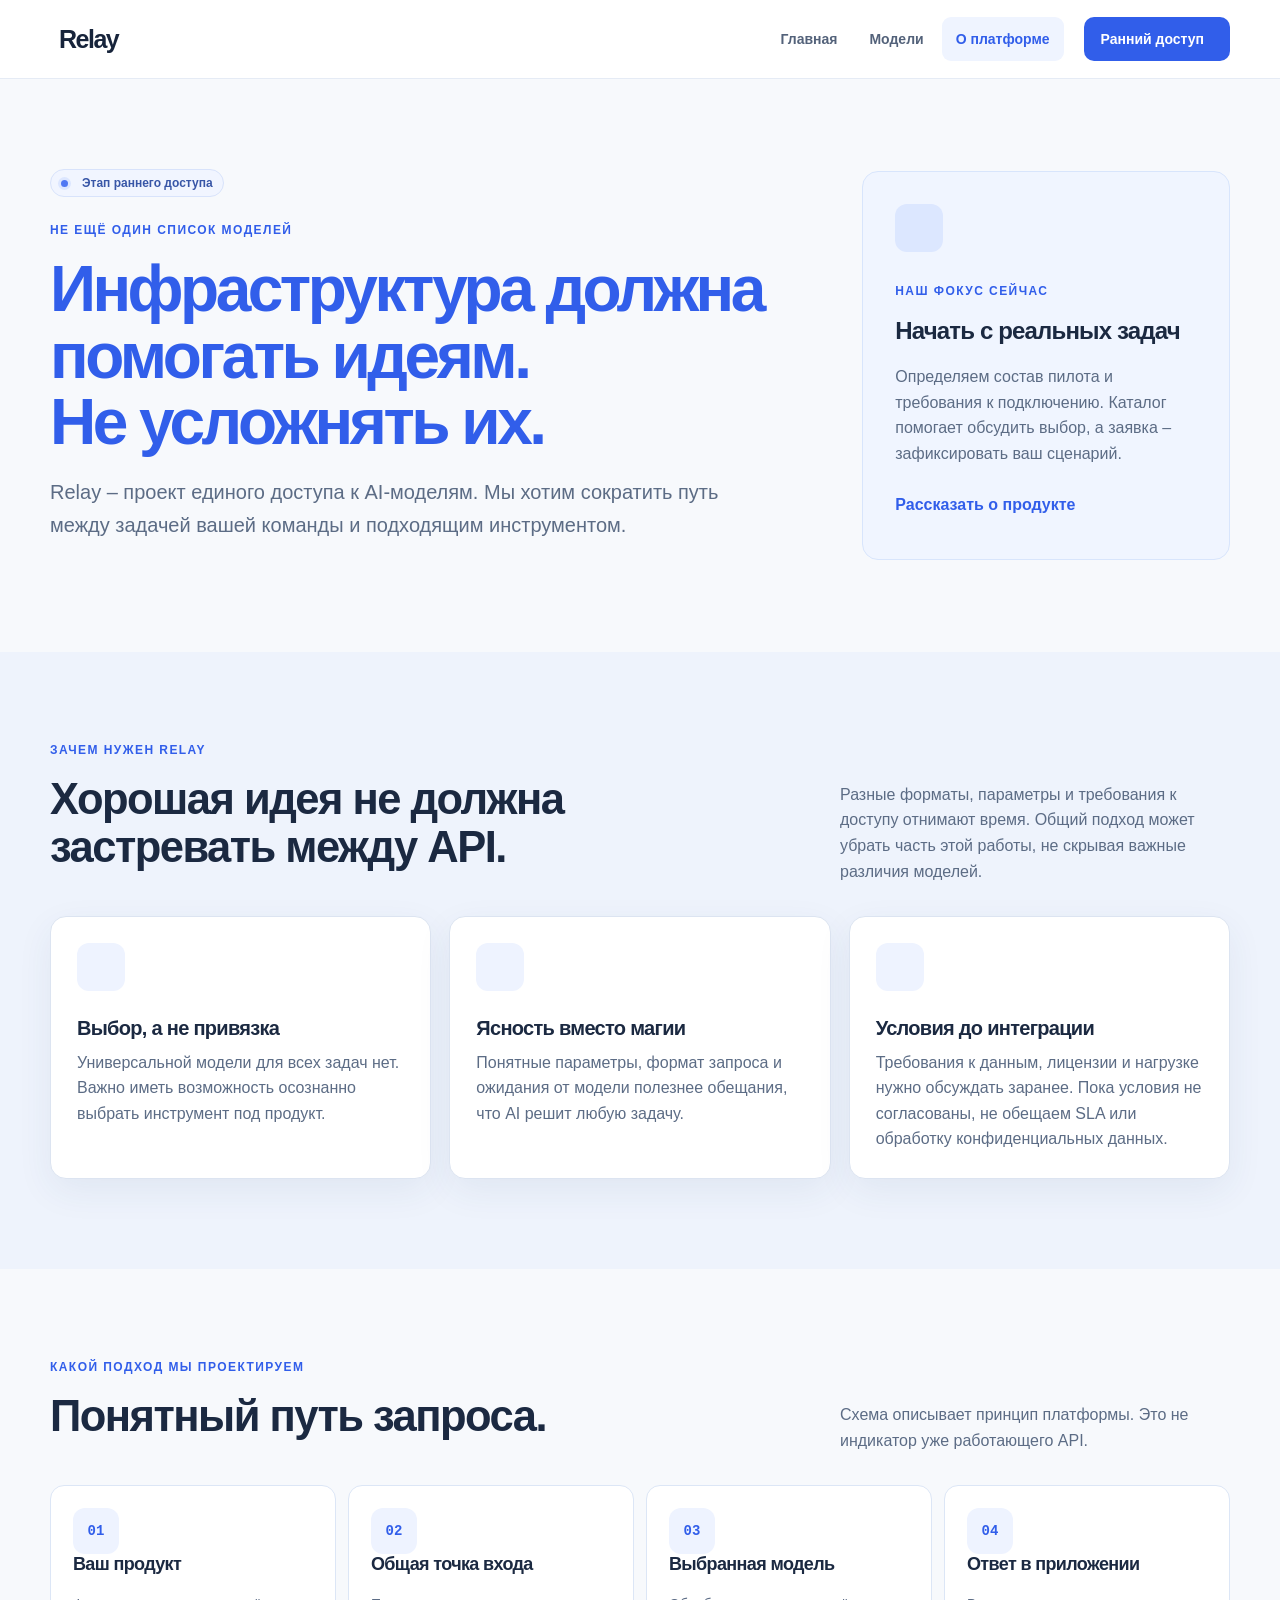
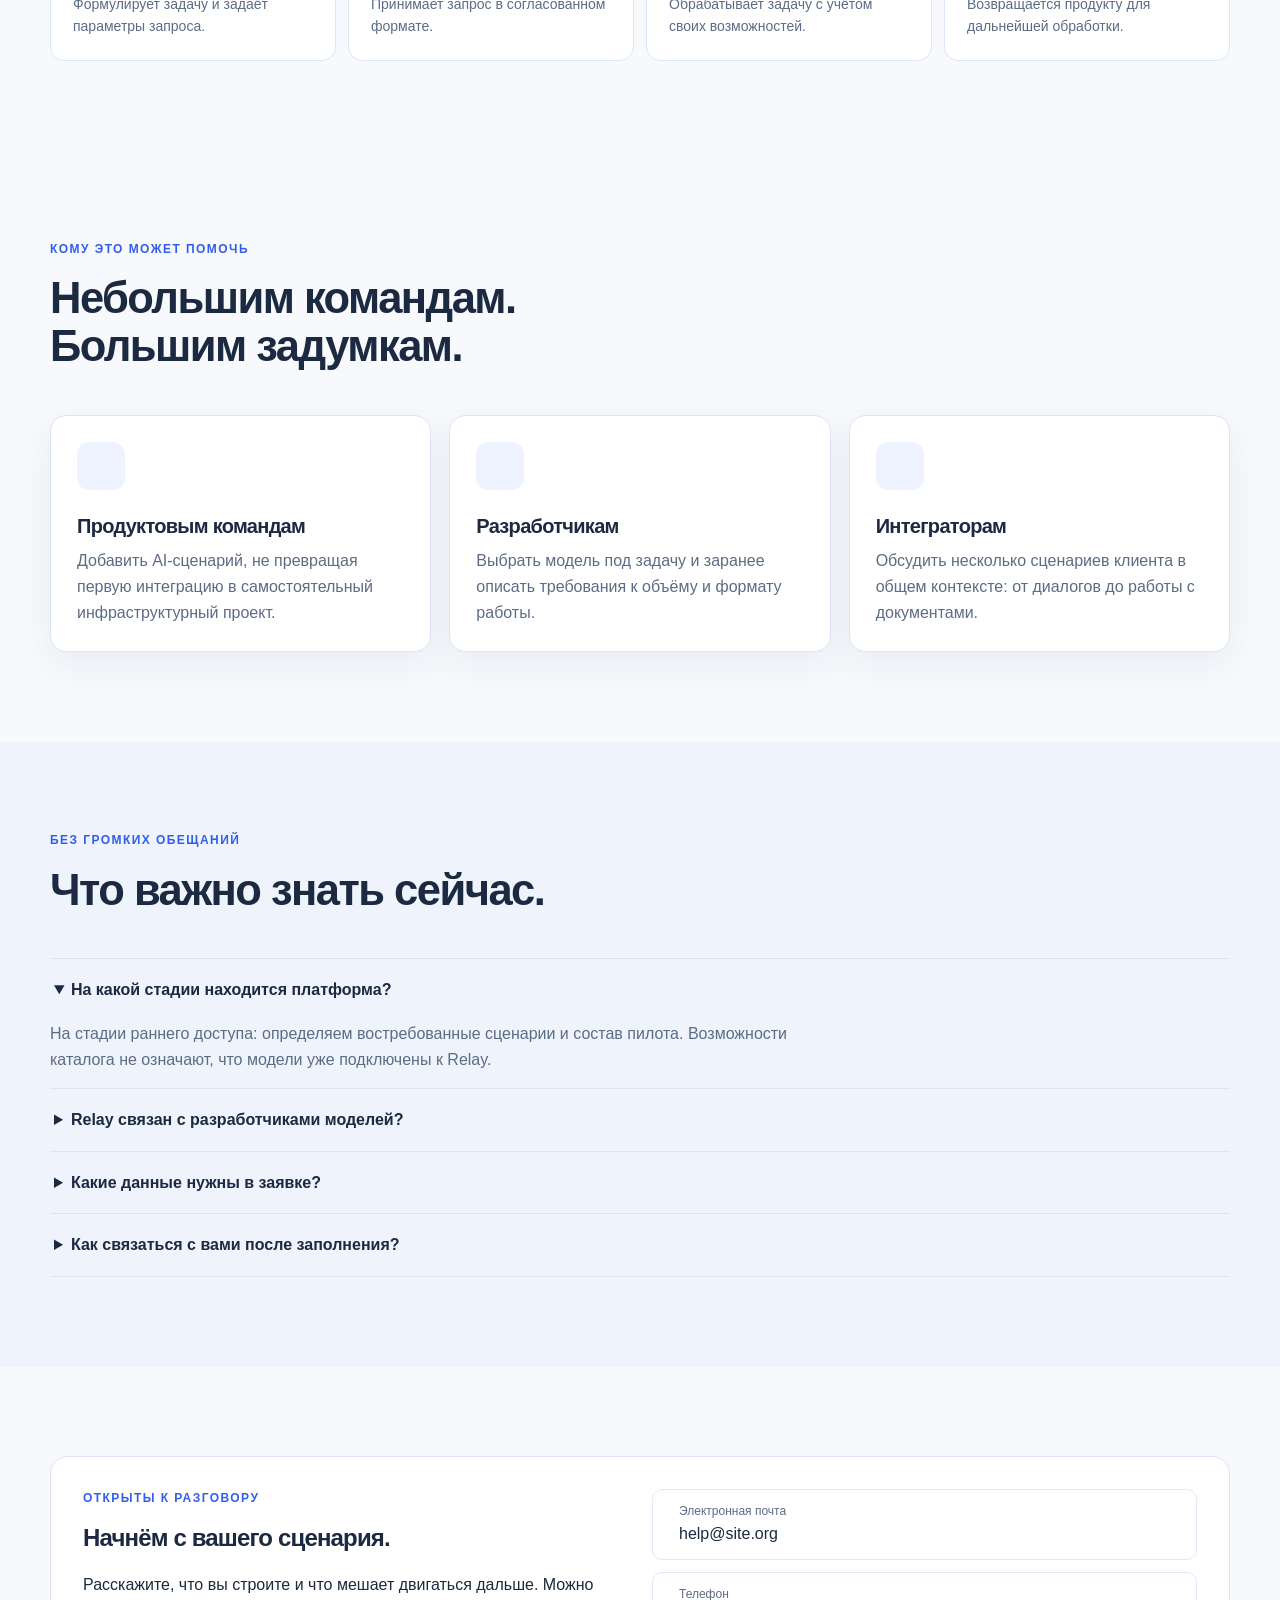
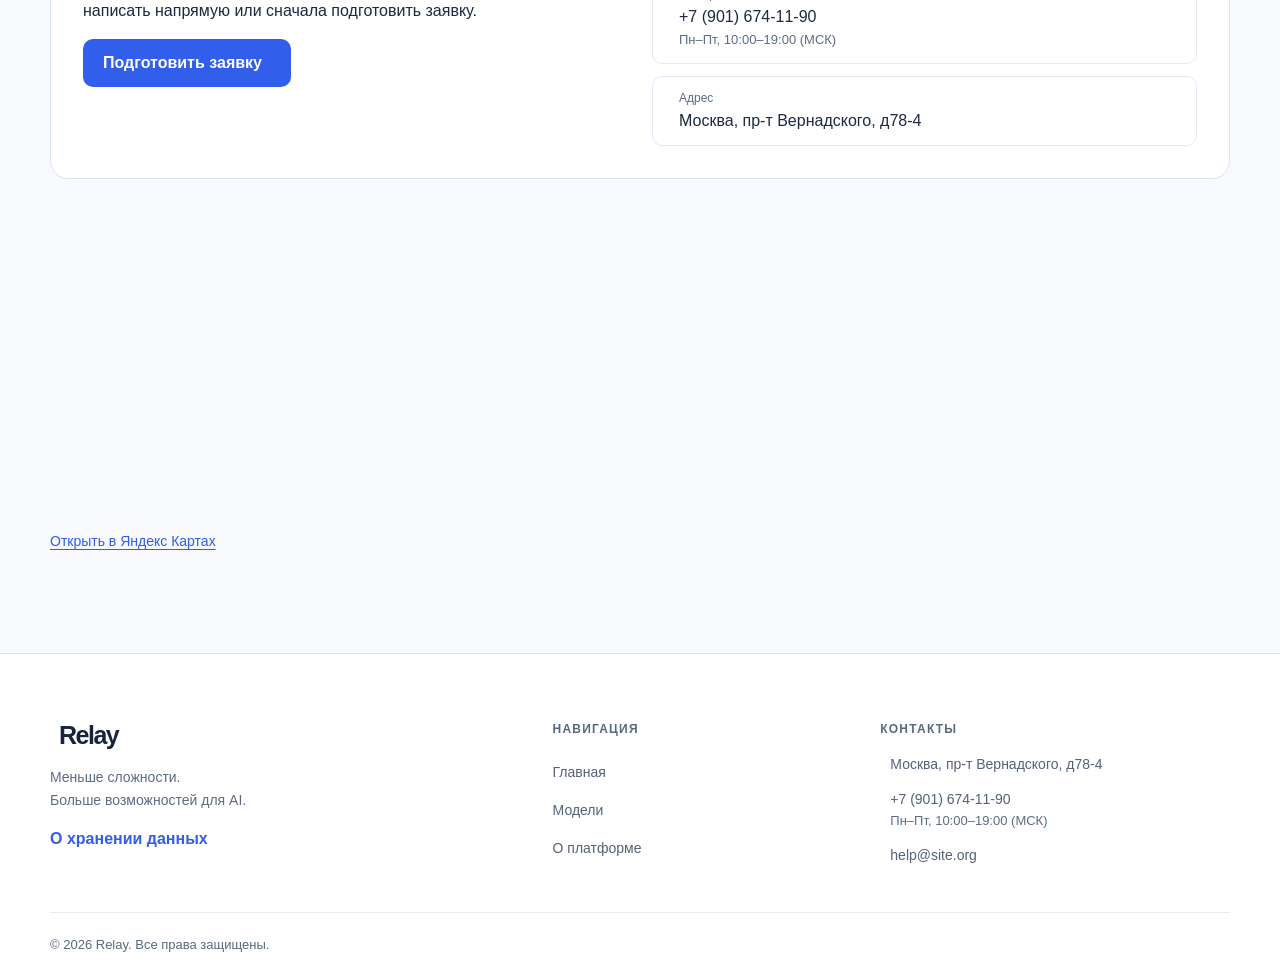
==== commit 94bbe13d: "some improvements and fixes" ====
--- a/about.html
+++ b/about.html
@@ -17,7 +17,7 @@
   <section class="section section--tinted"><div class="container"><div class="section-heading"><div class="section-heading__copy"><p class="eyebrow" data-en="NO GRAND PROMISES">БЕЗ ГРОМКИХ ОБЕЩАНИЙ</p><h2 data-en="What to know now.">Что важно знать сейчас.</h2></div></div><div class="faq-list"><details open><summary data-en="What stage is the platform at?">На какой стадии находится платформа?</summary><p data-en="We are at the early access stage, identifying use cases and defining the pilot. The catalog does not mean that models are already connected to Relay.">На стадии раннего доступа: определяем востребованные сценарии и состав пилота. Возможности каталога не означают, что модели уже подключены к Relay.</p></details><details><summary data-en="Is Relay affiliated with model developers?">Relay связан с разработчиками моделей?</summary><p data-en="Model names and links to original sources describe their characteristics. They do not imply partnership, certification or access on behalf of the developers.">Названия моделей и ссылки на первоисточники используются для описания характеристик. Это не заявление о партнёрстве, сертификации или предоставлении доступа от имени разработчиков.</p></details><details><summary data-en="What information does the application require?">Какие данные нужны в заявке?</summary><p data-en="A contact email, use case and estimated workload. Company name and additional details are optional. Passwords, API keys and confidential documents are not needed.">Контактный email, задача и ориентировочная нагрузка. Название компании и описание деталей можно добавить по желанию. Пароли, API-ключи и конфиденциальные документы не нужны.</p></details><details><summary data-en="How can I contact you after filling it out?">Как связаться с вами после заполнения?</summary><p data-en="Save a copy of your application and use the email or phone number below. Data is not automatically sent from your browser to the team.">Сохраните копию заявки и используйте email или телефон ниже. Автоматической передачи данных из браузера команде нет.</p></details></div></div></section>
   <section class="section container"><div class="contact-panel"><div><p class="eyebrow" data-en="OPEN TO CONVERSATION">ОТКРЫТЫ К РАЗГОВОРУ</p><h2 data-en="Let's start with your use case.">Начнём с вашего сценария.</h2><p data-en="Tell us what you are building and what is holding you back. Contact us directly or prepare an application first.">Расскажите, что вы строите и что мешает двигаться дальше. Можно написать напрямую или сначала подготовить заявку.</p><a class="button button--primary" href="waitlist.html"><span data-en="Prepare an application">Подготовить заявку</span> <span data-icon="arrow-right"></span></a></div><address class="contact-list"><a href="mailto:help@site.org"><span data-icon="mail"></span><span><small data-en="Email">Электронная почта</small>help@site.org</span><span data-icon="arrow-right"></span></a><a href="tel:+79016741190"><span data-icon="phone"></span><span><small data-en="Phone">Телефон</small>+7 (901) 674-11-90<span class="contact-hours" data-en="Mon–Fri, 10:00–19:00 (MSK)">Пн–Пт, 10:00–19:00 (МСК)</span></span><span data-icon="arrow-right"></span></a><div><span data-icon="pin"></span><span><small data-en="Address">Адрес</small><span data-en="78-4 Vernadskogo Avenue, Moscow">Москва, пр-т Вернадского, д78-4</span></span></div></address></div><div class="contact-map"><iframe class="contact-map__frame" src="https://yandex.ru/map-widget/v1/?text=%D0%9C%D0%BE%D1%81%D0%BA%D0%B2%D0%B0%2C%20%D0%BF%D1%80%D0%BE%D1%81%D0%BF%D0%B5%D0%BA%D1%82%20%D0%92%D0%B5%D1%80%D0%BD%D0%B0%D0%B4%D1%81%D0%BA%D0%BE%D0%B3%D0%BE%2C%2078%D0%BA4&amp;z=16" title="Расположение Relay на Яндекс Картах" data-en-title="Relay location on Yandex Maps" loading="lazy"></iframe><a class="contact-map__link" href="https://yandex.ru/maps/?text=%D0%9C%D0%BE%D1%81%D0%BA%D0%B2%D0%B0%2C%20%D0%BF%D1%80%D0%BE%D1%81%D0%BF%D0%B5%D0%BA%D1%82%20%D0%92%D0%B5%D1%80%D0%BD%D0%B0%D0%B4%D1%81%D0%BA%D0%BE%D0%B3%D0%BE%2C%2078%D0%BA4" target="_blank" rel="noopener noreferrer" data-en="Open in Yandex Maps">Открыть в Яндекс Картах</a></div></section>
 </main>
-<footer class="site-footer"><div class="container footer-grid"><div class="footer-brand"><a class="brand" href="index.html" aria-label="Relay, главная" data-en-aria-label="Relay, home"><span class="brand__mark" data-icon="relay" aria-hidden="true"></span><span class="brand__word">Relay</span></a><p><span data-en="Less complexity.">Меньше сложности.</span><br><span data-en="More possibilities for AI.">Больше возможностей для AI.</span></p><button class="text-link" type="button" data-action="privacy"><span data-en="About data storage">О хранении данных</span> <span data-icon="arrow-right"></span></button></div><nav class="footer-nav" aria-label="Навигация в подвале" data-en-aria-label="Footer navigation"><h2 class="footer-title" data-en="Navigation">Навигация</h2><a href="index.html" data-en="Home">Главная</a><a href="models.html" data-en="Models">Модели</a><a href="about.html" data-en="About">О платформе</a><a class="button button--primary button--small" href="waitlist.html"><span data-en="Early access">Ранний доступ</span> <span data-icon="arrow-right"></span></a></nav><section class="footer-contacts" aria-label="Контакты" data-en-aria-label="Contacts"><h2 class="footer-title" data-en="Contacts">Контакты</h2><address><ul><li><span data-icon="pin"></span><span data-en="78-4 Vernadskogo Avenue, Moscow">Москва, пр-т Вернадского, д78-4</span></li><li><span data-icon="phone"></span><span><a href="tel:+79016741190">+7 (901) 674-11-90</a><span class="contact-hours" data-en="Mon–Fri, 10:00–19:00 (MSK)">Пн–Пт, 10:00–19:00 (МСК)</span></span></li><li><span data-icon="mail"></span><a href="mailto:help@site.org">help@site.org</a></li></ul></address></section></div><div class="container footer-bottom">© <span data-year>2026</span> Relay. <span data-en="All rights reserved.">Все права защищены.</span></div></footer>
+<footer class="site-footer"><div class="container footer-grid"><div class="footer-brand"><a class="brand" href="index.html" aria-label="Relay, главная" data-en-aria-label="Relay, home"><span class="brand__mark" data-icon="relay" aria-hidden="true"></span><span class="brand__word">Relay</span></a><p><span data-en="Less complexity.">Меньше сложности.</span><br><span data-en="More possibilities for AI.">Больше возможностей для AI.</span></p><button class="text-link" type="button" data-action="privacy"><span data-en="About data storage">О хранении данных</span> <span data-icon="arrow-right"></span></button></div><nav class="footer-nav" aria-label="Навигация в подвале" data-en-aria-label="Footer navigation"><h2 class="footer-title" data-en="Navigation">Навигация</h2><a href="index.html" data-en="Home">Главная</a><a href="models.html" data-en="Models">Модели</a><a href="about.html" data-en="About">О платформе</a></nav><section class="footer-contacts" aria-label="Контакты" data-en-aria-label="Contacts"><h2 class="footer-title" data-en="Contacts">Контакты</h2><address><ul><li><span data-icon="pin"></span><span data-en="78-4 Vernadskogo Avenue, Moscow">Москва, пр-т Вернадского, д78-4</span></li><li><span data-icon="phone"></span><span><a href="tel:+79016741190">+7 (901) 674-11-90</a><span class="contact-hours" data-en="Mon–Fri, 10:00–19:00 (MSK)">Пн–Пт, 10:00–19:00 (МСК)</span></span></li><li><span data-icon="mail"></span><a href="mailto:help@site.org">help@site.org</a></li></ul></address></section></div><div class="container footer-bottom">© <span data-year>2026</span> Relay. <span data-en="All rights reserved.">Все права защищены.</span></div></footer>
 <dialog class="dialog" id="privacy-dialog" aria-labelledby="privacy-title"><div class="dialog__header"><h2 id="privacy-title" data-en="Your data in Relay">Ваши данные в Relay</h2><button class="icon-button" type="button" data-action="close-dialog" aria-label="Закрыть" data-en-aria-label="Close"><span data-icon="close"></span></button></div><div class="dialog__body"><p data-en="The catalog and calculator do not send your data to external services. Your early access application is saved in IndexedDB only in this browser and is not automatically sent to the organizer.">Каталог и калькулятор не отправляют ваши данные внешним сервисам. Заявка на ранний доступ сохраняется в IndexedDB только в этом браузере и не отправляется организатору автоматически.</p><p data-en="Clearing site data may delete your saved application. On the early access page you can download a copy or delete the record from your device. Do not provide passwords, API keys or confidential information.">Очистка данных сайта может удалить сохранённую заявку. На странице раннего доступа можно скачать её копию или удалить запись с устройства. Не указывайте пароли, API-ключи и конфиденциальные сведения.</p><p data-en="You can contact the team using the details in the footer.">Связаться с командой можно по контактам в футере.</p></div><div class="dialog__footer"><button class="button button--primary" type="button" data-action="close-dialog" data-en="Got it">Понятно</button></div></dialog>
 <div class="toast-region" id="toast-region" aria-live="polite" aria-atomic="true"></div>
 <noscript><p class="container form-note" data-en="Enable JavaScript to use filters, the calculator and application storage. Pages and contact details are available without it.">Для фильтров, калькулятора и сохранения заявки включите JavaScript. Страницы и контакты доступны без него.</p></noscript>
--- a/css/style.css
+++ b/css/style.css
@@ -21,6 +21,8 @@
 button { cursor: pointer; }
 button:disabled, input:disabled, select:disabled, textarea:disabled { cursor: not-allowed; opacity: .58; }
 a { color: inherit; text-underline-offset: .2em; }
+::selection { background: #c7d7ff; color: #152c64; }
+html[data-theme='dark'] ::selection { background: #718ff0; color: #071325; }
 svg { flex-shrink: 0; max-width: 100%; }
 h1, h2, h3, h4, p { margin-top: 0; }
 h1, h2, h3, h4 { line-height: 1.15; letter-spacing: -.035em; }
@@ -56,18 +58,24 @@
 .icon-button:hover { background: var(--soft); color: var(--blue); }
 .text-link { display: inline-flex; align-items: center; gap: 7px; min-height: 44px; padding: 0; border: 0; background: transparent; color: var(--blue); font-weight: 650; text-decoration: none; }
 .text-link:hover { color: var(--blue-dark); }
+.button svg, .text-link svg { transition: transform 260ms var(--ease); }
+.button:active:not(:disabled) { transform: scale(.98); }
+@media (hover: hover) {
+  .button:hover:not(:disabled) { transform: translateY(-2px); box-shadow: 0 8px 20px rgb(49 94 234 / .18); }
+  .button:hover:not(:disabled) svg, .text-link:hover svg { transform: translateX(3px); }
+}
 .badge, .status-pill { display: inline-flex; align-items: center; gap: 7px; padding: 5px 10px; border: 1px solid #d8e3fb; border-radius: 999px; background: #f1f5ff; color: #3856a7; font-size: 12px; font-weight: 700; line-height: 1.35; }
 .badge--muted { border-color: #e3e9f2; background: #f3f5f9; color: #627188; }
 .badge--green { border-color: #cfe9df; background: #eef9f3; color: #277457; }
 .site-header { position: sticky; top: 0; z-index: 20; max-height: 100dvh; overflow-y: auto; border-bottom: 1px solid #e5ebf5; background: rgb(255 255 255 / .96); }
-.header-inner { display: flex; align-items: center; justify-content: space-between; gap: 24px; min-height: 78px; }
+.header-inner { display: flex; align-items: center; justify-content: space-between; gap: clamp(16px, 3vw, 40px); min-height: 78px; }
 .brand { display: inline-flex; align-items: center; gap: 9px; color: #17243b; font-size: 25px; font-weight: 800; letter-spacing: -.06em; line-height: 1; text-decoration: none; }
 .brand__mark { display: grid; place-items: center; color: var(--blue); }
 .brand__mark svg { width: 48px; height: 48px; }
-.site-nav { display: flex; align-items: center; gap: 8px; }
+.site-nav { display: flex; align-items: center; justify-content: flex-end; gap: 4px; min-width: 0; margin-left: auto; }
 .nav-link { display: inline-flex; align-items: center; min-height: 44px; padding: 9px 14px; border-radius: 9px; color: #53627a; font-size: 14px; font-weight: 600; text-decoration: none; }
 .nav-link:hover, .nav-link[aria-current='page'] { background: #eff4ff; color: var(--blue); }
-.site-nav .button { margin-left: 12px; }
+.site-nav .button { flex-shrink: 0; margin-left: 16px; white-space: nowrap; }
 .menu-toggle { display: none; }
 .hero { position: relative; overflow: hidden; padding-block: clamp(72px, 8vw, 116px); background: linear-gradient(135deg, #fbfcff 15%, #eef4ff 100%); }
 .hero > .container { display: grid; grid-template-columns: minmax(0, 1fr) minmax(0, 1fr); align-items: center; gap: clamp(36px, 6vw, 84px); }
@@ -277,8 +285,6 @@
 .toast > span { flex: 1; min-width: 0; }
 .code-key { color: #315eea; }
 .footer-title, .footer-bottom, .hero__note { color: #586981; }
-.footer-nav a.button { margin-top: 10px; min-height: 44px; color: #fff; }
-.footer-nav a.button:hover { color: #fff; }
 .contact-hours { display: block; color: var(--muted); font-size: 13px; }
 .contact-map { margin-top: 20px; }
 .contact-map__frame { display: block; width: 100%; min-height: 320px; border: 0; border-radius: 12px; }
@@ -287,9 +293,10 @@
 .compare-scroll { max-width: 100%; overflow-x: auto; }
 .compare-hint { color: var(--muted); font-size: 13px; }
 
-.preferences { display: flex; align-items: center; flex-wrap: wrap; gap: 8px; }
+.preferences { display: flex; align-items: center; flex-wrap: nowrap; gap: 6px; padding-left: 16px; margin-left: 12px; border-left: 1px solid var(--line); }
 .preferences button, .preferences select { min-height: 44px; padding: 8px 12px; border: 1px solid var(--line); border-radius: 9px; background: var(--surface); color: var(--ink); }
 .preferences button:hover, .preferences select:hover { border-color: var(--blue); }
+.preferences__account { max-width: 150px; overflow: hidden; text-overflow: ellipsis; white-space: nowrap; }
 .account-panel { min-width: 0; padding: clamp(24px, 4vw, 40px); border: 1px solid var(--line); border-radius: 18px; background: var(--surface); box-shadow: var(--shadow); }
 .account-form { display: grid; gap: 18px; min-width: 0; }
 .account-form input:not([type='checkbox']):not([type='radio']), .account-form select, .account-form textarea { width: 100%; min-width: 0; min-height: 48px; padding: 11px 13px; border: 1px solid #cfd9e9; border-radius: 9px; background: var(--surface); color: var(--ink); }
@@ -367,3 +374,20 @@
 @media (hover: hover) {
   html[data-theme='dark'] .feature-card:hover, html[data-theme='dark'] .model-card:hover, html[data-theme='dark'] .step-card:hover, html[data-theme='dark'] .principle-card:hover, html[data-theme='dark'] .audience-card:hover { box-shadow: 0 16px 38px rgb(0 0 0 / .3); }
 }
+
+select:not([multiple]):not([size]) {
+  appearance: none;
+  padding-right: 44px;
+  background-image: url("data:image/svg+xml,%3Csvg xmlns='http://www.w3.org/2000/svg' viewBox='0 0 20 20' fill='none' stroke='%235c6c85' stroke-width='1.8' stroke-linecap='round' stroke-linejoin='round'%3E%3Cpath d='m5 7.5 5 5 5-5'/%3E%3C/svg%3E");
+  background-position: right 13px center;
+  background-repeat: no-repeat;
+  background-size: 18px;
+  cursor: pointer;
+}
+html[data-theme='dark'] select:not([multiple]):not([size]) {
+  background-image: url("data:image/svg+xml,%3Csvg xmlns='http://www.w3.org/2000/svg' viewBox='0 0 20 20' fill='none' stroke='%23c1cee5' stroke-width='1.8' stroke-linecap='round' stroke-linejoin='round'%3E%3Cpath d='m5 7.5 5 5 5-5'/%3E%3C/svg%3E");
+  background-position: right 13px center;
+  background-repeat: no-repeat;
+  background-size: 18px;
+}
+.preferences select:not([multiple]):not([size]) { min-width: 76px; padding-right: 34px; background-position: right 10px center; background-size: 16px; }
--- a/css/responsive.css
+++ b/css/responsive.css
@@ -5,15 +5,18 @@
   .architecture { grid-template-columns: repeat(2, minmax(0, 1fr)); }
   .waitlist-layout { grid-template-columns: minmax(0, 1fr) minmax(240px, .6fr); }
 }
+@media (max-width: 900px) {
+  .header-inner { position: relative; flex-wrap: wrap; gap: 0; min-height: 68px; }
+  .menu-toggle { display: inline-grid; }
+  .site-nav { flex: 0 0 100%; flex-direction: column; align-items: stretch; gap: 2px; margin-left: 0; padding: 6px 0 16px; }
+  .js .site-nav { max-height: 340px; overflow: hidden; opacity: 1; visibility: visible; transition: max-height 300ms var(--ease), opacity 260ms var(--ease), padding 300ms var(--ease), visibility 0s; }
+  .js .site-nav:not(.is-open) { max-height: 0; padding-block: 0; opacity: 0; visibility: hidden; }
+  .site-nav .button { margin: 8px 0 0; }
+  .preferences { width: 100%; padding: 8px 0; margin: 0; border-left: 0; border-top: 1px solid var(--line); }
+}
 @media (max-width: 720px) {
   .container { width: calc(100% - 32px); }
   .section { padding-block: 64px; }
-  .header-inner { position: relative; flex-wrap: wrap; gap: 0; min-height: 68px; }
-  .menu-toggle { display: inline-grid; }
-  .site-nav { flex: 0 0 100%; flex-direction: column; align-items: stretch; gap: 2px; padding: 6px 0 16px; }
-  .js .site-nav { max-height: 340px; overflow: hidden; opacity: 1; visibility: visible; transition: max-height 300ms var(--ease), opacity 260ms var(--ease), padding 300ms var(--ease), visibility 0s; }
-  .js .site-nav:not(.is-open) { max-height: 0; padding-block: 0; opacity: 0; visibility: hidden; }
-  .site-nav .button { margin: 8px 0 0; }
   .hero { padding-block: 56px 64px; }
   .hero > .container, .hero.container { grid-template-columns: minmax(0, 1fr); }
   .hero h1 { max-width: 13ch; font-size: clamp(40px, 9vw, 54px); }
@@ -26,7 +29,6 @@
   .footer-grid { grid-template-columns: 1fr; gap: 30px; }
   .footer-nav a { min-height: 44px; }
   .footer-contacts li { min-height: 32px; }
-  .preferences { width: 100%; padding-block: 6px; }
   .compare-bar { bottom: 8px; }
   .footer-bottom { margin-top: 30px; }
 }
@@ -53,4 +55,5 @@
 }
 @media (prefers-reduced-motion: reduce) {
   *, *::before, *::after { scroll-behavior: auto !important; animation-duration: .01ms !important; animation-iteration-count: 1 !important; transition-duration: .01ms !important; transition-delay: 0s !important; }
+  .button:hover:not(:disabled), .button:active:not(:disabled), .button:hover:not(:disabled) svg, .text-link:hover svg { transform: none; }
 }
